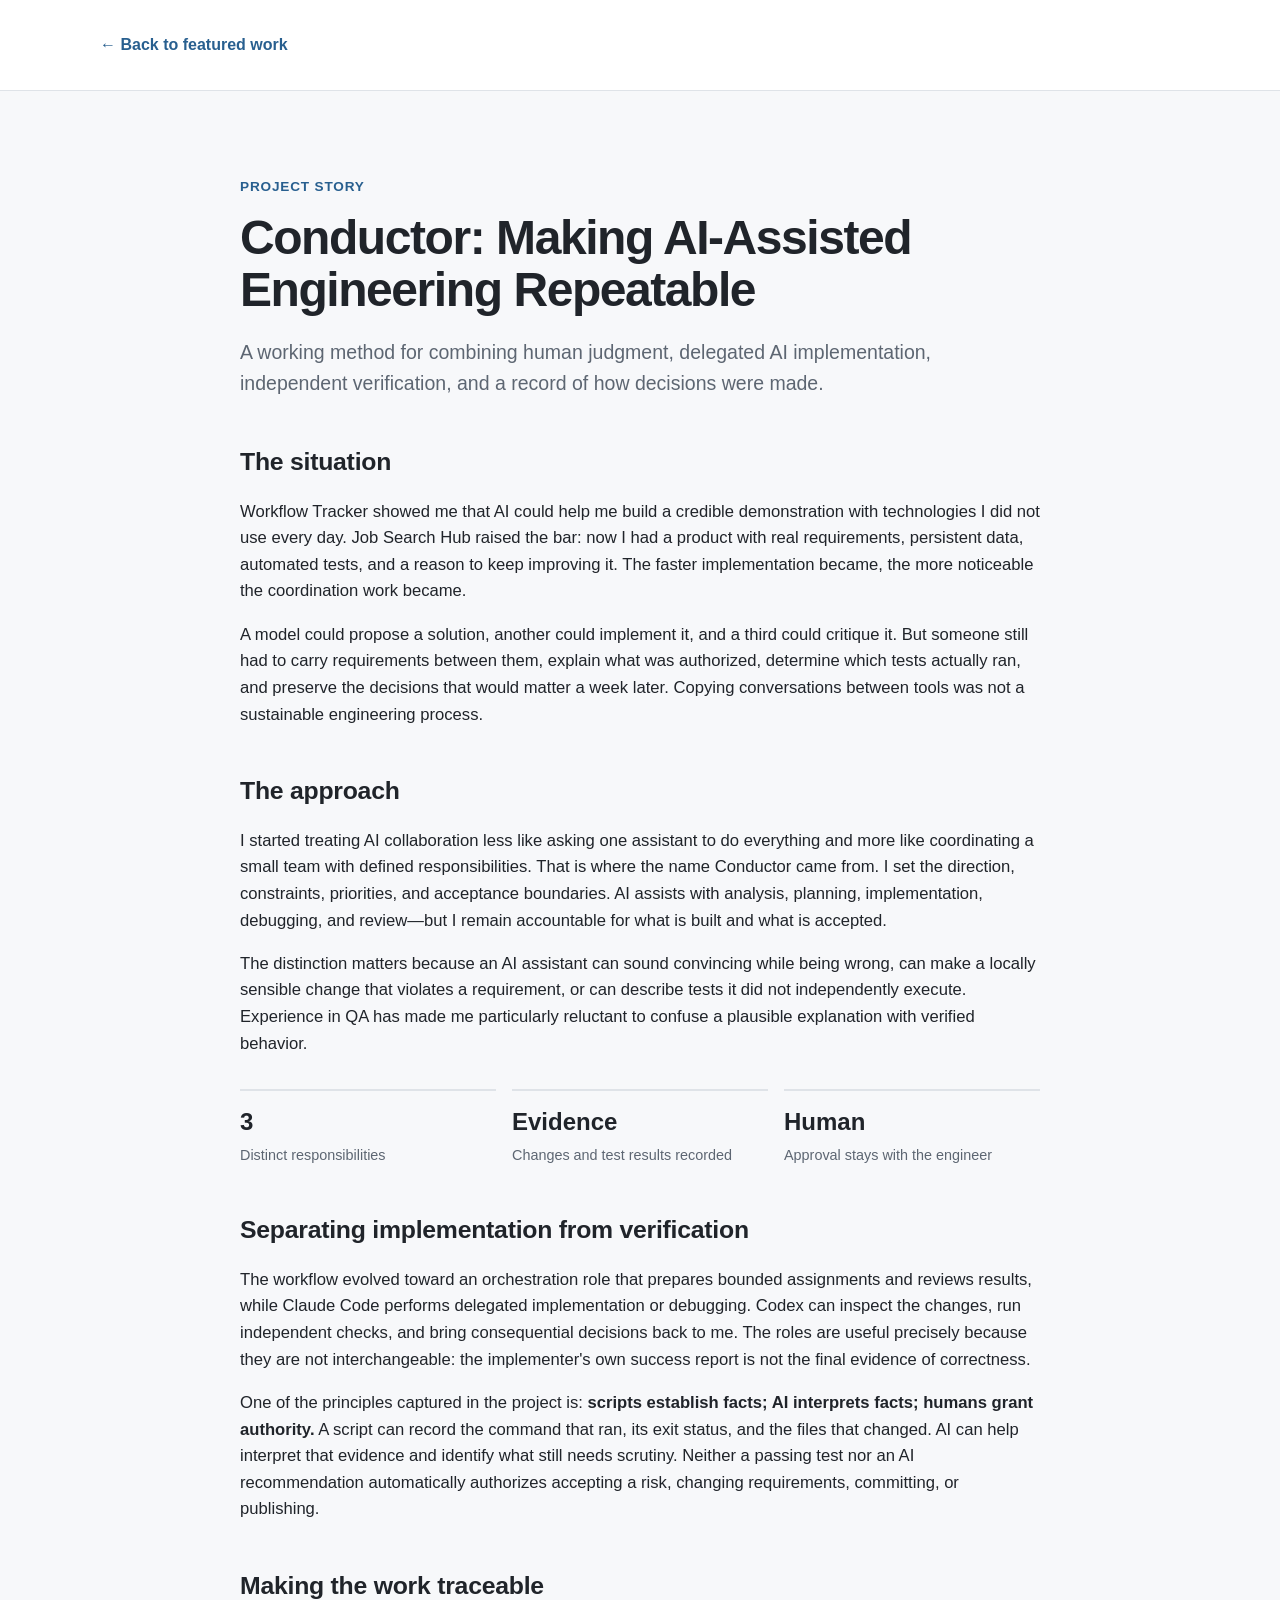
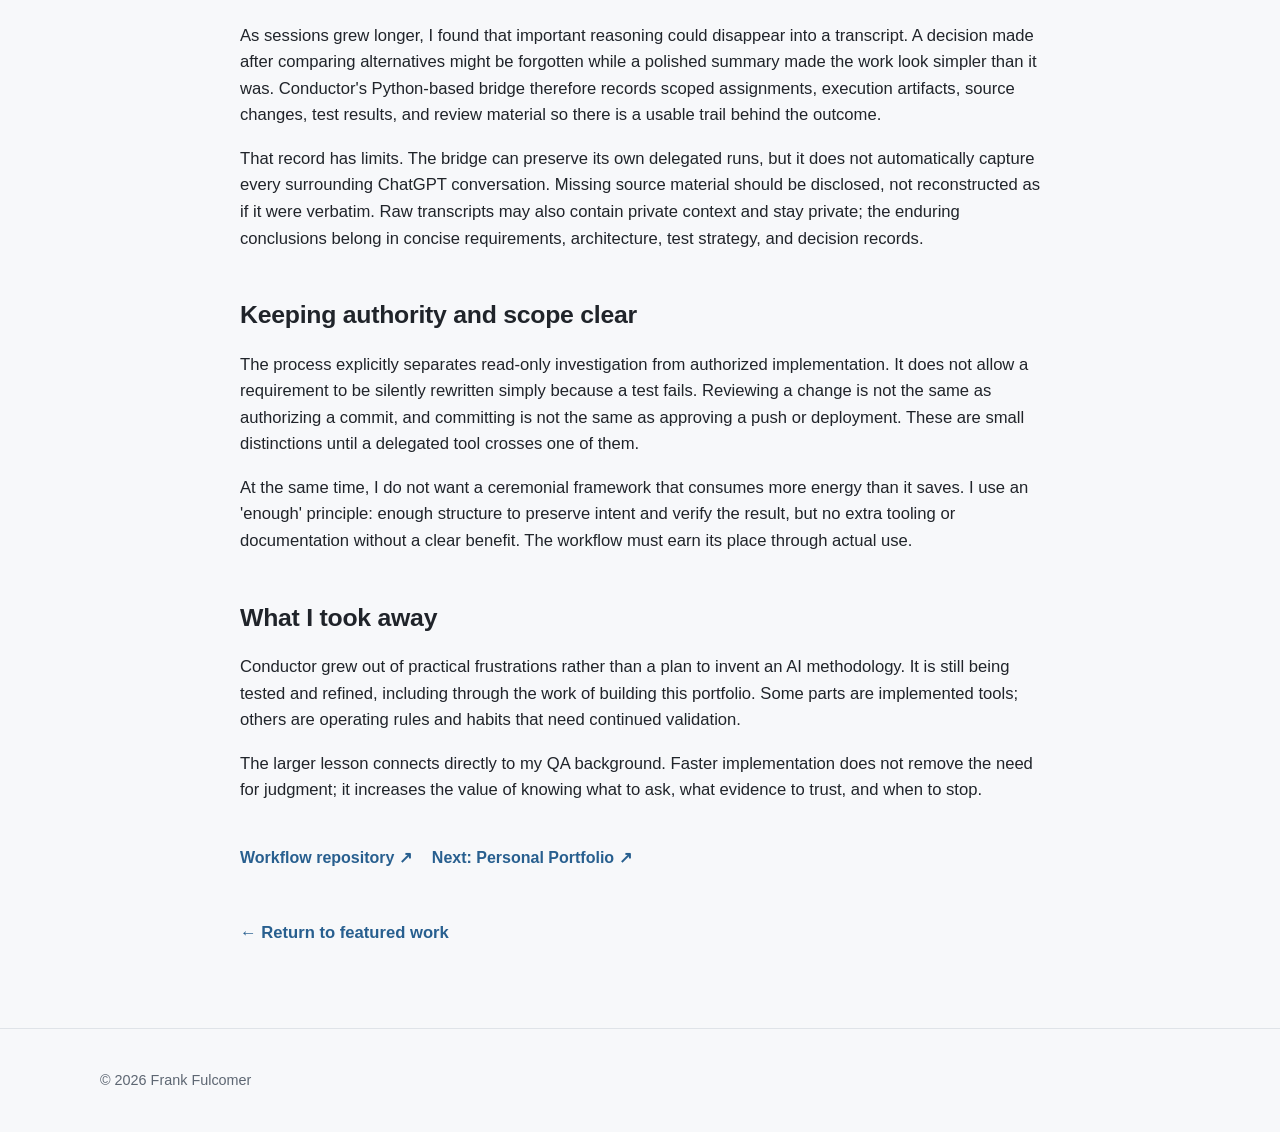
==== conductor.html @ 623f650b "Align conductor.html story arc with Workflow Tracker" ====
<!DOCTYPE html>
<html lang="en"><head><meta charset="UTF-8"><meta name="viewport" content="width=device-width, initial-scale=1"><title>Conductor: Making AI-Assisted Engineering Repeatable | Frank Fulcomer</title><meta name="description" content="A working method for combining human judgment, delegated AI implementation, independent verification, and a record of how decisions were made."><link rel="canonical" href="https://frankfulcomer.me/conductor.html"><link rel="icon" href="favicon.png" type="image/png"><link rel="stylesheet" href="styles.css"><style>.story{max-width:800px;margin:auto}.story h1{font-size:clamp(2rem,4vw,3rem)}.story h2{font-size:1.55rem;margin-top:2.7rem}.story p{font-size:1.04rem}.story .lede{font-size:1.22rem;color:var(--muted)}.story .eyebrow{color:var(--accent);font-weight:700;letter-spacing:.06em;text-transform:uppercase;font-size:.85rem}.story .links{display:flex;gap:1.25rem;flex-wrap:wrap;margin:2rem 0}.story .links a{min-height:44px;display:inline-flex;align-items:center}.story-facts{display:grid;grid-template-columns:repeat(3,minmax(0,1fr));gap:1rem;margin:2rem 0}.story-facts>div{border-top:2px solid var(--border);padding-top:.75rem}.story-facts strong{display:block;font-size:1.5rem}.story-facts span{color:var(--muted);font-size:.9rem}@media(max-width:600px){.story-facts{grid-template-columns:1fr}}
</style></head><body><a class="skip-link" href="#main">Skip to main content</a><header class="hero" style="padding:2rem 0"><div class="container"><a href="/#work">← Back to featured work</a></div></header><main id="main" class="section"><div class="container"><div class="story"><p class="eyebrow">Project story</p><h1>Conductor: Making AI-Assisted Engineering Repeatable</h1><p class="lede">A working method for combining human judgment, delegated AI implementation, independent verification, and a record of how decisions were made.</p><section><h2>The situation</h2><p>Workflow Tracker showed me that AI could help me build a credible demonstration with technologies I did not use every day. Job Search Hub raised the bar: now I had a product with real requirements, persistent data, automated tests, and a reason to keep improving it. The faster implementation became, the more noticeable the coordination work became.</p><p>A model could propose a solution, another could implement it, and a third could critique it. But someone still had to carry requirements between them, explain what was authorized, determine which tests actually ran, and preserve the decisions that would matter a week later. Copying conversations between tools was not a sustainable engineering process.</p></section>
<section><h2>The approach</h2><p>I started treating AI collaboration less like asking one assistant to do everything and more like coordinating a small team with defined responsibilities. That is where the name Conductor came from. I set the direction, constraints, priorities, and acceptance boundaries. AI assists with analysis, planning, implementation, debugging, and review—but I remain accountable for what is built and what is accepted.</p><p>The distinction matters because an AI assistant can sound convincing while being wrong, can make a locally sensible change that violates a requirement, or can describe tests it did not independently execute. Experience in QA has made me particularly reluctant to confuse a plausible explanation with verified behavior.</p></section><div class="story-facts" aria-label="Project highlights"><div><strong>3</strong><span>Distinct responsibilities</span></div><div><strong>Evidence</strong><span>Changes and test results recorded</span></div><div><strong>Human</strong><span>Approval stays with the engineer</span></div></div>
<section><h2>Separating implementation from verification</h2><p>The workflow evolved toward an orchestration role that prepares bounded assignments and reviews results, while Claude Code performs delegated implementation or debugging. Codex can inspect the changes, run independent checks, and bring consequential decisions back to me. The roles are useful precisely because they are not interchangeable: the implementer's own success report is not the final evidence of correctness.</p><p>One of the principles captured in the project is: <strong>scripts establish facts; AI interprets facts; humans grant authority.</strong> A script can record the command that ran, its exit status, and the files that changed. AI can help interpret that evidence and identify what still needs scrutiny. Neither a passing test nor an AI recommendation automatically authorizes accepting a risk, changing requirements, committing, or publishing.</p></section>
<section><h2>Making the work traceable</h2><p>As sessions grew longer, I found that important reasoning could disappear into a transcript. A decision made after comparing alternatives might be forgotten while a polished summary made the work look simpler than it was. Conductor's Python-based bridge therefore records scoped assignments, execution artifacts, source changes, test results, and review material so there is a usable trail behind the outcome.</p><p>That record has limits. The bridge can preserve its own delegated runs, but it does not automatically capture every surrounding ChatGPT conversation. Missing source material should be disclosed, not reconstructed as if it were verbatim. Raw transcripts may also contain private context and stay private; the enduring conclusions belong in concise requirements, architecture, test strategy, and decision records.</p></section>
<section><h2>Keeping authority and scope clear</h2><p>The process explicitly separates read-only investigation from authorized implementation. It does not allow a requirement to be silently rewritten simply because a test fails. Reviewing a change is not the same as authorizing a commit, and committing is not the same as approving a push or deployment. These are small distinctions until a delegated tool crosses one of them.</p><p>At the same time, I do not want a ceremonial framework that consumes more energy than it saves. I use an 'enough' principle: enough structure to preserve intent and verify the result, but no extra tooling or documentation without a clear benefit. The workflow must earn its place through actual use.</p></section>
<section><h2>What I took away</h2><p>Conductor grew out of practical frustrations rather than a plan to invent an AI methodology. It is still being tested and refined, including through the work of building this portfolio. Some parts are implemented tools; others are operating rules and habits that need continued validation.</p><p>The larger lesson connects directly to my QA background. Faster implementation does not remove the need for judgment; it increases the value of knowing what to ask, what evidence to trust, and when to stop.</p></section><nav class="links" aria-label="Project links"><a href="https://github.com/frankfulcomer/ai-conductor-workflow" target="_blank" rel="noopener noreferrer">Workflow repository ↗</a><a href="personal-portfolio.html">Next: Personal Portfolio ↗</a></nav><p class="back-to-top"><a href="/#work">← Return to featured work</a></p></div></div></main><footer><div class="container footer-inner"><p class="footer-note">© 2026 Frank Fulcomer</p></div></footer></body></html>
---- styles.css ----
:root {
    --background: #f7f8fa;
    --surface: #ffffff;
    --text: #20242a;
    --muted: #5d6672;
    --accent: #285f8f;
    --border: #dfe3e8;
    --max-width: 1080px;

    --dark-bg: #151a23;
    --dark-text: #eef1f5;
    --dark-muted: #9aa5b3;
    --dark-accent: #86b6e3;
    --dark-border: #2b3341;
}

* {
    box-sizing: border-box;
}

@media (prefers-reduced-motion: no-preference) {
    html {
        scroll-behavior: smooth;
    }
}

body {
    margin: 0;
    font-family:
        -apple-system,
        BlinkMacSystemFont,
        "Segoe UI",
        Roboto,
        Helvetica,
        Arial,
        sans-serif;
    line-height: 1.6;
    color: var(--text);
    background: var(--background);
}

.container {
    width: min(90%, var(--max-width));
    margin: 0 auto;
}

/* Skip link */

.skip-link {
    position: absolute;
    top: 0;
    left: -9999px;
    z-index: 100;
    padding: 0.75rem 1.25rem;
    background: var(--accent);
    color: #fff;
    font-weight: 600;
    border-radius: 0 0 8px 0;
}

.skip-link:focus {
    left: 0;
}

/* Focus visibility */

a:focus-visible,
.skip-link:focus-visible {
    outline: 2px solid var(--accent);
    outline-offset: 3px;
}

.section-dark a:focus-visible {
    outline-color: var(--dark-accent);
}

/* Hero */

.hero {
    padding: 5rem 0 4.5rem;
    background: var(--surface);
    border-bottom: 1px solid var(--border);
}

.hero-inner {
    display: flex;
    align-items: center;
    gap: 3rem;
}

.hero-photo {
    flex: none;
    width: clamp(120px, 16vw, 192px);
    height: clamp(120px, 16vw, 192px);
    border-radius: 50%;
    object-fit: cover;
    border: 1px solid var(--border);
    box-shadow: 0 1px 3px rgba(20, 24, 30, 0.08);
}

.hero-text {
    min-width: 0;
}

h1 {
    margin: 0;
    font-size: clamp(2.25rem, 5vw, 3.25rem);
    line-height: 1.1;
    letter-spacing: -0.03em;
}

.title {
    margin: 0.6rem 0 0;
    font-size: clamp(1.1rem, 2.4vw, 1.4rem);
    color: var(--accent);
    font-weight: 600;
}

.intro {
    max-width: 640px;
    margin: 1.25rem 0 1.75rem;
    font-size: 1.05rem;
    color: var(--muted);
}

/* Links */

a {
    color: var(--accent);
    font-weight: 600;
    text-decoration: none;
}

a:hover,
a:focus-visible {
    text-decoration: underline;
}

.profile-nav {
    display: flex;
    gap: 0.75rem;
    flex-wrap: wrap;
}

.profile-nav a {
    display: inline-block;
    min-height: 44px;
    padding: 0.55rem 1.15rem;
    background: var(--surface);
    color: var(--text);
    border: 1px solid var(--border);
    border-radius: 999px;
    font-size: 0.95rem;
    transition:
        border-color 0.15s ease,
        color 0.15s ease;
}

.profile-nav a:hover,
.profile-nav a:focus-visible {
    border-color: var(--accent);
    color: var(--accent);
    text-decoration: none;
}

/* Sections */

.section {
    padding: 4.5rem 0;
    scroll-margin-top: 2rem;
}

.section-dark {
    background: var(--dark-bg);
    color: var(--dark-text);
}

.section-dark h2,
.section-dark h3 {
    color: var(--dark-text);
}

.section-dark .section-lede,
.section-dark p {
    color: var(--dark-muted);
}

.section-dark a {
    color: var(--dark-accent);
}

h2 {
    margin: 0;
    font-size: clamp(1.6rem, 3vw, 2rem);
    letter-spacing: -0.01em;
}

.section-lede {
    margin: 0.75rem 0 2.5rem;
    color: var(--muted);
    font-size: 1.05rem;
}

/* Project & experience cards */

.project-grid,
.experience-grid {
    display: grid;
    grid-template-columns: repeat(auto-fit, minmax(min(100%, 280px), 1fr));
    gap: 1.5rem;
}

article {
    padding: 1.75rem;
    background: var(--surface);
    border: 1px solid var(--border);
    border-radius: 10px;
}

article h3 {
    margin: 0;
    font-size: 1.25rem;
}

.technology {
    margin: 0.4rem 0 1rem;
    color: var(--muted);
    font-size: 0.9rem;
    font-weight: 600;
}

article p {
    margin: 0 0 1rem;
}

.project-grid article > a {
    display: inline-block;
}

.experience-grid article p {
    margin-bottom: 0;
    color: var(--muted);
}

.section-dark article {
    background: var(--dark-bg);
    border-color: var(--dark-border);
}

.section-dark article p {
    color: var(--dark-muted);
}

/* How I Work principles */

.principles-grid {
    display: grid;
    grid-template-columns: repeat(3, minmax(0, 1fr));
    gap: 2rem;
    list-style: none;
    margin: 0;
    padding: 0;
}

.principles-grid li {
    border-top: 2px solid var(--border);
    padding-top: 1rem;
}

.principles-grid h3 {
    margin: 0 0 0.5rem;
    font-size: 1.1rem;
}

.principles-grid p {
    margin: 0;
    color: var(--muted);
}

/* Conductor process */

.process-steps {
    display: grid;
    grid-template-columns: repeat(4, minmax(0, 1fr));
    gap: 2rem;
    list-style: none;
    margin: 0 0 2.5rem;
    padding: 0;
}

.process-steps li {
    border-top: 2px solid var(--dark-border);
    padding-top: 1rem;
}

.step-index {
    display: block;
    font-size: 0.85rem;
    font-weight: 700;
    letter-spacing: 0.08em;
    color: var(--dark-accent);
    margin-bottom: 0.5rem;
}

.process-steps h3 {
    margin: 0 0 0.5rem;
    font-size: 1.1rem;
}

.process-steps p {
    margin: 0;
    font-size: 0.95rem;
}

.section-dark .process-note {
    margin: 0;
    font-size: 1rem;
    color: var(--dark-text);
}

.back-to-top {
    margin: 1.25rem 0 0;
    font-size: 0.9rem;
}

.back-to-top a {
    display: inline-block;
    min-height: 44px;
    padding: 0.5rem 0;
}

/* Footer */

footer {
    padding: 2.5rem 0;
    color: var(--muted);
    border-top: 1px solid var(--border);
}

.footer-inner {
    display: flex;
    flex-direction: column;
    gap: 1rem;
}

footer nav {
    display: flex;
    gap: 1.25rem;
    flex-wrap: wrap;
}

footer nav a {
    display: inline-flex;
    align-items: center;
    min-height: 44px;
}

.footer-note {
    margin: 0;
    font-size: 0.9rem;
}

.footer-contact-note {
    margin: 0;
    font-size: 0.85rem;
    color: var(--muted);
}

/* Responsive */

.experience-grid {
    grid-template-columns: repeat(6, minmax(0, 1fr));
}

.experience-grid > article {
    grid-column: span 2;
}

.experience-grid > article:nth-child(4) {
    grid-column: 2 / span 2;
}

.experience-grid > article:nth-child(5) {
    grid-column: 4 / span 2;
}

@media (max-width: 1100px) {
    .process-steps,
    .principles-grid {
        grid-template-columns: repeat(2, minmax(0, 1fr));
    }

    .experience-grid {
        grid-template-columns: repeat(4, minmax(0, 1fr));
    }

    .experience-grid > article:nth-child(4) {
        grid-column: auto / span 2;
    }

    .experience-grid > article:nth-child(5) {
        grid-column: 2 / span 2;
    }
}

@media (max-width: 600px) {
    .experience-grid,
    .process-steps,
    .principles-grid {
        grid-template-columns: minmax(0, 1fr);
    }

    .experience-grid > article,
    .experience-grid > article:nth-child(4),
    .experience-grid > article:nth-child(5) {
        grid-column: auto;
    }
}

@media (max-width: 680px) {
    .hero {
        padding: 3.5rem 0 3rem;
    }

    .hero-inner {
        flex-direction: column;
        text-align: center;
        gap: 1.75rem;
    }

    .intro {
        margin-left: auto;
        margin-right: auto;
    }

    .profile-nav {
        justify-content: center;
    }

    .section {
        padding: 3rem 0;
    }

    .section-lede {
        margin-left: auto;
        margin-right: auto;
    }

    article {
        padding: 1.25rem;
    }
}


/* Expandable featured-project stories */
.project-story-grid {
    grid-template-columns: repeat(2, minmax(0, 1fr));
    align-items: start;
}
.project-card {
    min-width: 0;
    background: var(--surface);
    border: 1px solid var(--border);
    border-radius: 10px;
    overflow: hidden;
}
.project-card[open] {
    grid-column: 1 / -1;
    border-color: #a8bfce;
}
.project-card summary {
    display: block;
    padding: 1.75rem;
    cursor: pointer;
    list-style: none;
}
.project-card summary::-webkit-details-marker { display: none; }
.project-card summary:focus-visible {
    outline: 3px solid var(--accent);
    outline-offset: -4px;
}
.project-card-heading {
    display: block;
    font-size: 1.25rem;
    font-weight: 700;
    line-height: 1.4;
}
.project-card .technology {
    display: block;
    margin: 0.4rem 0 1rem;
}
.project-summary { display: block; }
.project-toggle {
    display: inline-block;
    margin-top: 1rem;
    color: var(--accent);
    font-weight: 600;
}
.project-card .when-open { display: none; }
.project-card[open] .when-open { display: inline; }
.project-card[open] .when-closed { display: none; }
.project-story {
    border-top: 1px solid var(--border);
    padding: 0.5rem 1.75rem 1.75rem;
    max-width: 100%;
}
.project-story section { max-width: 75ch; }
.project-story h2 {
    margin: 1.8rem 0 0.5rem;
    font-size: 1.3rem;
}
.project-story p { margin: 0 0 1rem; }
.project-story-link { margin-top: 1.75rem !important; }
@media (max-width: 680px) {
    .project-story-grid { grid-template-columns: minmax(0, 1fr); }
    .project-card summary { padding: 1.25rem; }
    .project-story { padding: 0.25rem 1.25rem 1.25rem; }
}
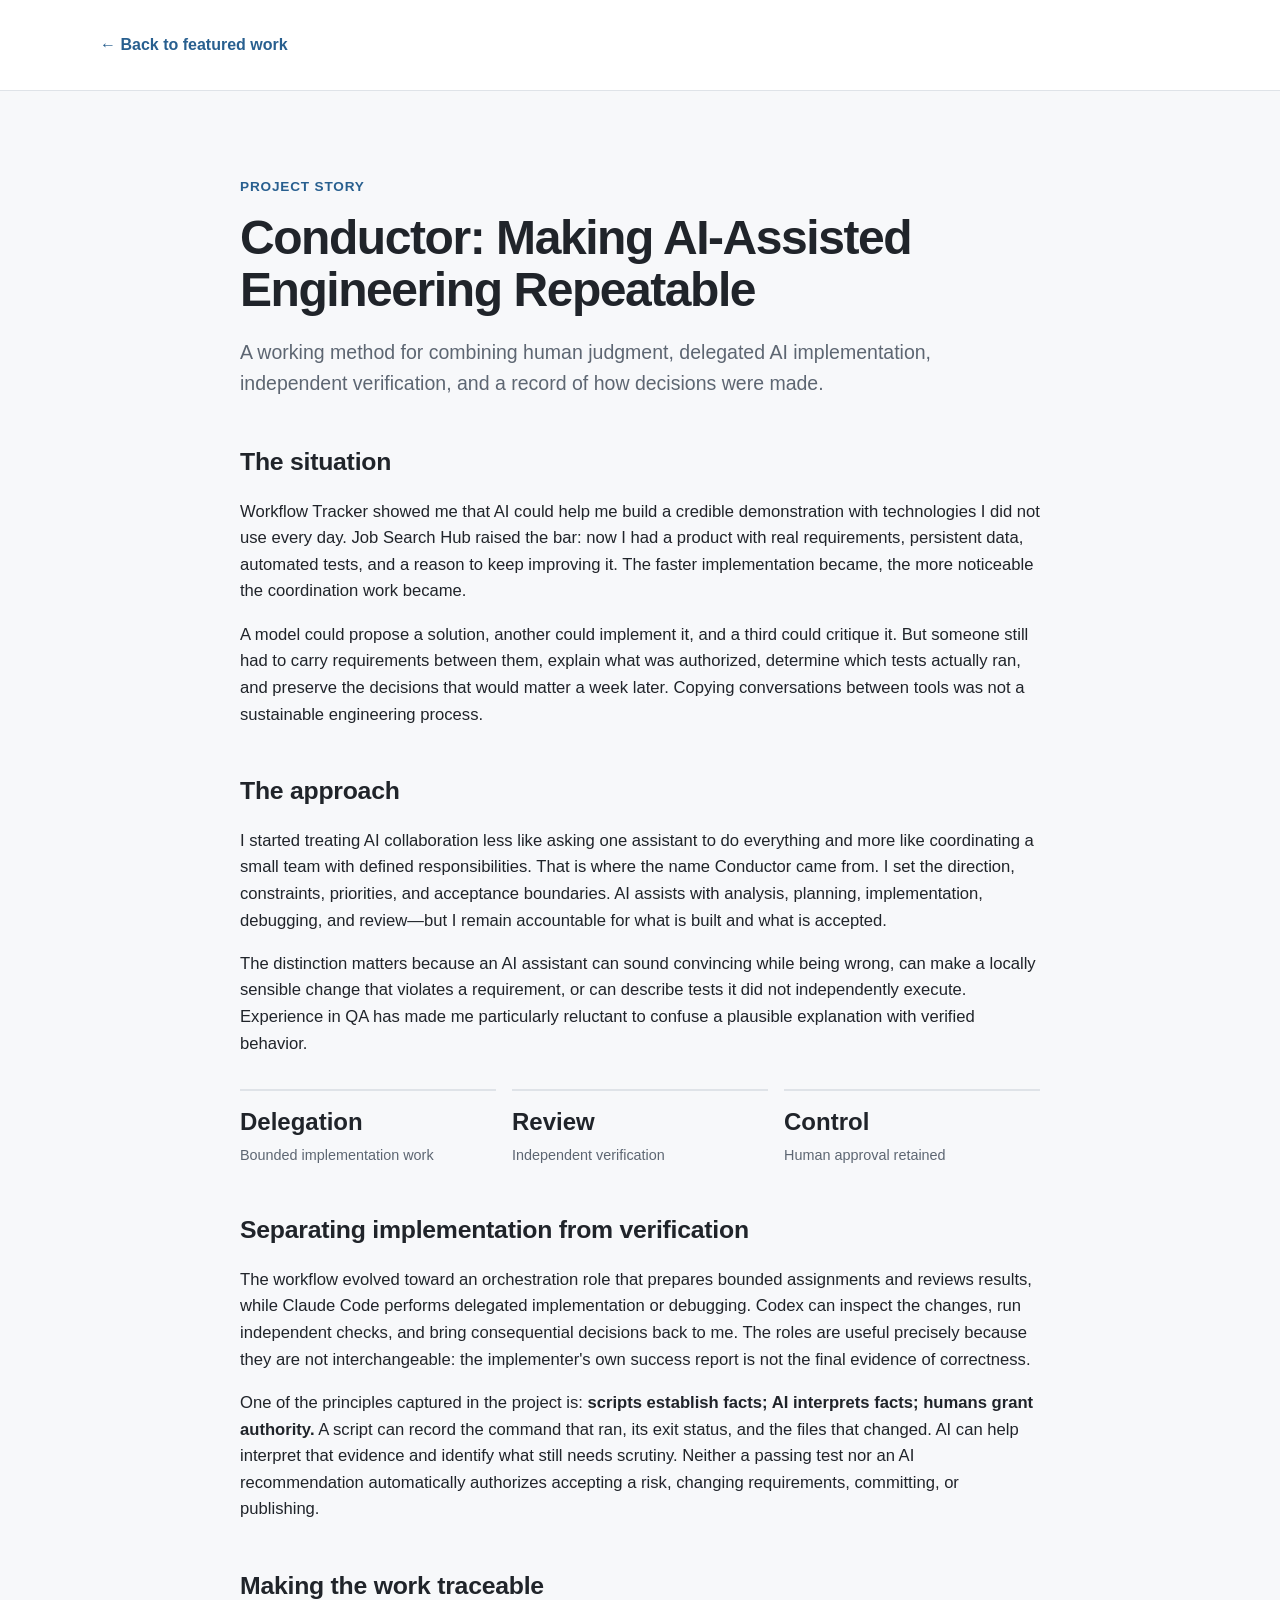
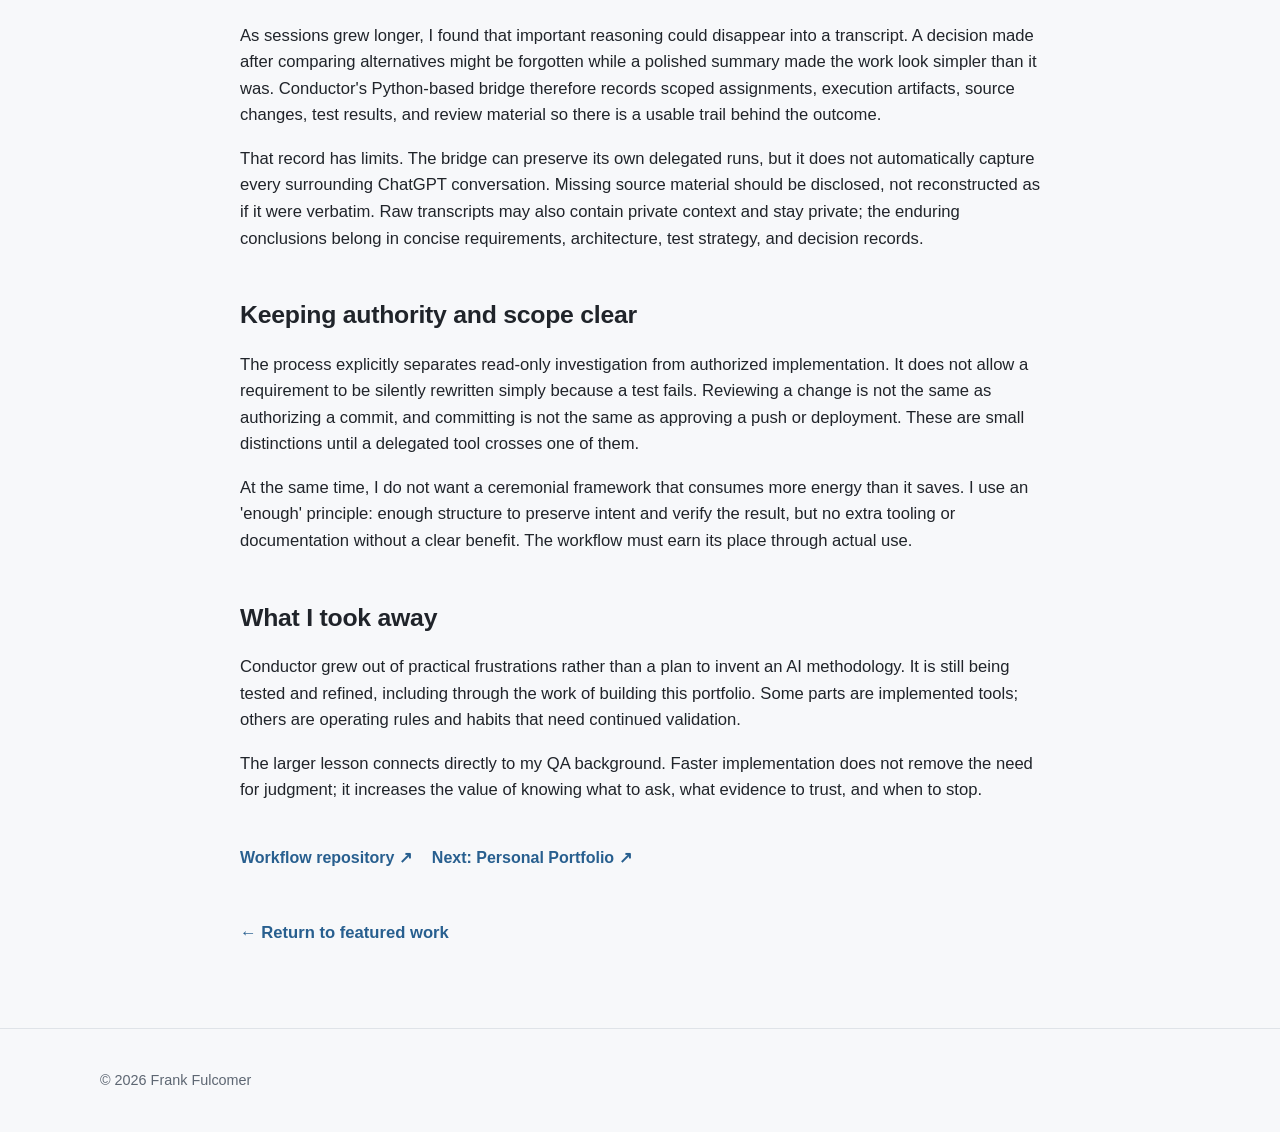
==== commit c29c70fb: "Use outcome-oriented evidence strip instead of forced metrics" ====
--- a/conductor.html
+++ b/conductor.html
@@ -1,7 +1,7 @@
 <!DOCTYPE html>
 <html lang="en"><head><meta charset="UTF-8"><meta name="viewport" content="width=device-width, initial-scale=1"><title>Conductor: Making AI-Assisted Engineering Repeatable | Frank Fulcomer</title><meta name="description" content="A working method for combining human judgment, delegated AI implementation, independent verification, and a record of how decisions were made."><link rel="canonical" href="https://frankfulcomer.me/conductor.html"><link rel="icon" href="favicon.png" type="image/png"><link rel="stylesheet" href="styles.css"><style>.story{max-width:800px;margin:auto}.story h1{font-size:clamp(2rem,4vw,3rem)}.story h2{font-size:1.55rem;margin-top:2.7rem}.story p{font-size:1.04rem}.story .lede{font-size:1.22rem;color:var(--muted)}.story .eyebrow{color:var(--accent);font-weight:700;letter-spacing:.06em;text-transform:uppercase;font-size:.85rem}.story .links{display:flex;gap:1.25rem;flex-wrap:wrap;margin:2rem 0}.story .links a{min-height:44px;display:inline-flex;align-items:center}.story-facts{display:grid;grid-template-columns:repeat(3,minmax(0,1fr));gap:1rem;margin:2rem 0}.story-facts>div{border-top:2px solid var(--border);padding-top:.75rem}.story-facts strong{display:block;font-size:1.5rem}.story-facts span{color:var(--muted);font-size:.9rem}@media(max-width:600px){.story-facts{grid-template-columns:1fr}}
 </style></head><body><a class="skip-link" href="#main">Skip to main content</a><header class="hero" style="padding:2rem 0"><div class="container"><a href="/#work">← Back to featured work</a></div></header><main id="main" class="section"><div class="container"><div class="story"><p class="eyebrow">Project story</p><h1>Conductor: Making AI-Assisted Engineering Repeatable</h1><p class="lede">A working method for combining human judgment, delegated AI implementation, independent verification, and a record of how decisions were made.</p><section><h2>The situation</h2><p>Workflow Tracker showed me that AI could help me build a credible demonstration with technologies I did not use every day. Job Search Hub raised the bar: now I had a product with real requirements, persistent data, automated tests, and a reason to keep improving it. The faster implementation became, the more noticeable the coordination work became.</p><p>A model could propose a solution, another could implement it, and a third could critique it. But someone still had to carry requirements between them, explain what was authorized, determine which tests actually ran, and preserve the decisions that would matter a week later. Copying conversations between tools was not a sustainable engineering process.</p></section>
-<section><h2>The approach</h2><p>I started treating AI collaboration less like asking one assistant to do everything and more like coordinating a small team with defined responsibilities. That is where the name Conductor came from. I set the direction, constraints, priorities, and acceptance boundaries. AI assists with analysis, planning, implementation, debugging, and review—but I remain accountable for what is built and what is accepted.</p><p>The distinction matters because an AI assistant can sound convincing while being wrong, can make a locally sensible change that violates a requirement, or can describe tests it did not independently execute. Experience in QA has made me particularly reluctant to confuse a plausible explanation with verified behavior.</p></section><div class="story-facts" aria-label="Project highlights"><div><strong>3</strong><span>Distinct responsibilities</span></div><div><strong>Evidence</strong><span>Changes and test results recorded</span></div><div><strong>Human</strong><span>Approval stays with the engineer</span></div></div>
+<section><h2>The approach</h2><p>I started treating AI collaboration less like asking one assistant to do everything and more like coordinating a small team with defined responsibilities. That is where the name Conductor came from. I set the direction, constraints, priorities, and acceptance boundaries. AI assists with analysis, planning, implementation, debugging, and review—but I remain accountable for what is built and what is accepted.</p><p>The distinction matters because an AI assistant can sound convincing while being wrong, can make a locally sensible change that violates a requirement, or can describe tests it did not independently execute. Experience in QA has made me particularly reluctant to confuse a plausible explanation with verified behavior.</p></section><div class="story-facts" aria-label="Project outcomes"><div><strong>Delegation</strong><span>Bounded implementation work</span></div><div><strong>Review</strong><span>Independent verification</span></div><div><strong>Control</strong><span>Human approval retained</span></div></div>
 <section><h2>Separating implementation from verification</h2><p>The workflow evolved toward an orchestration role that prepares bounded assignments and reviews results, while Claude Code performs delegated implementation or debugging. Codex can inspect the changes, run independent checks, and bring consequential decisions back to me. The roles are useful precisely because they are not interchangeable: the implementer's own success report is not the final evidence of correctness.</p><p>One of the principles captured in the project is: <strong>scripts establish facts; AI interprets facts; humans grant authority.</strong> A script can record the command that ran, its exit status, and the files that changed. AI can help interpret that evidence and identify what still needs scrutiny. Neither a passing test nor an AI recommendation automatically authorizes accepting a risk, changing requirements, committing, or publishing.</p></section>
 <section><h2>Making the work traceable</h2><p>As sessions grew longer, I found that important reasoning could disappear into a transcript. A decision made after comparing alternatives might be forgotten while a polished summary made the work look simpler than it was. Conductor's Python-based bridge therefore records scoped assignments, execution artifacts, source changes, test results, and review material so there is a usable trail behind the outcome.</p><p>That record has limits. The bridge can preserve its own delegated runs, but it does not automatically capture every surrounding ChatGPT conversation. Missing source material should be disclosed, not reconstructed as if it were verbatim. Raw transcripts may also contain private context and stay private; the enduring conclusions belong in concise requirements, architecture, test strategy, and decision records.</p></section>
 <section><h2>Keeping authority and scope clear</h2><p>The process explicitly separates read-only investigation from authorized implementation. It does not allow a requirement to be silently rewritten simply because a test fails. Reviewing a change is not the same as authorizing a commit, and committing is not the same as approving a push or deployment. These are small distinctions until a delegated tool crosses one of them.</p><p>At the same time, I do not want a ceremonial framework that consumes more energy than it saves. I use an 'enough' principle: enough structure to preserve intent and verify the result, but no extra tooling or documentation without a clear benefit. The workflow must earn its place through actual use.</p></section>
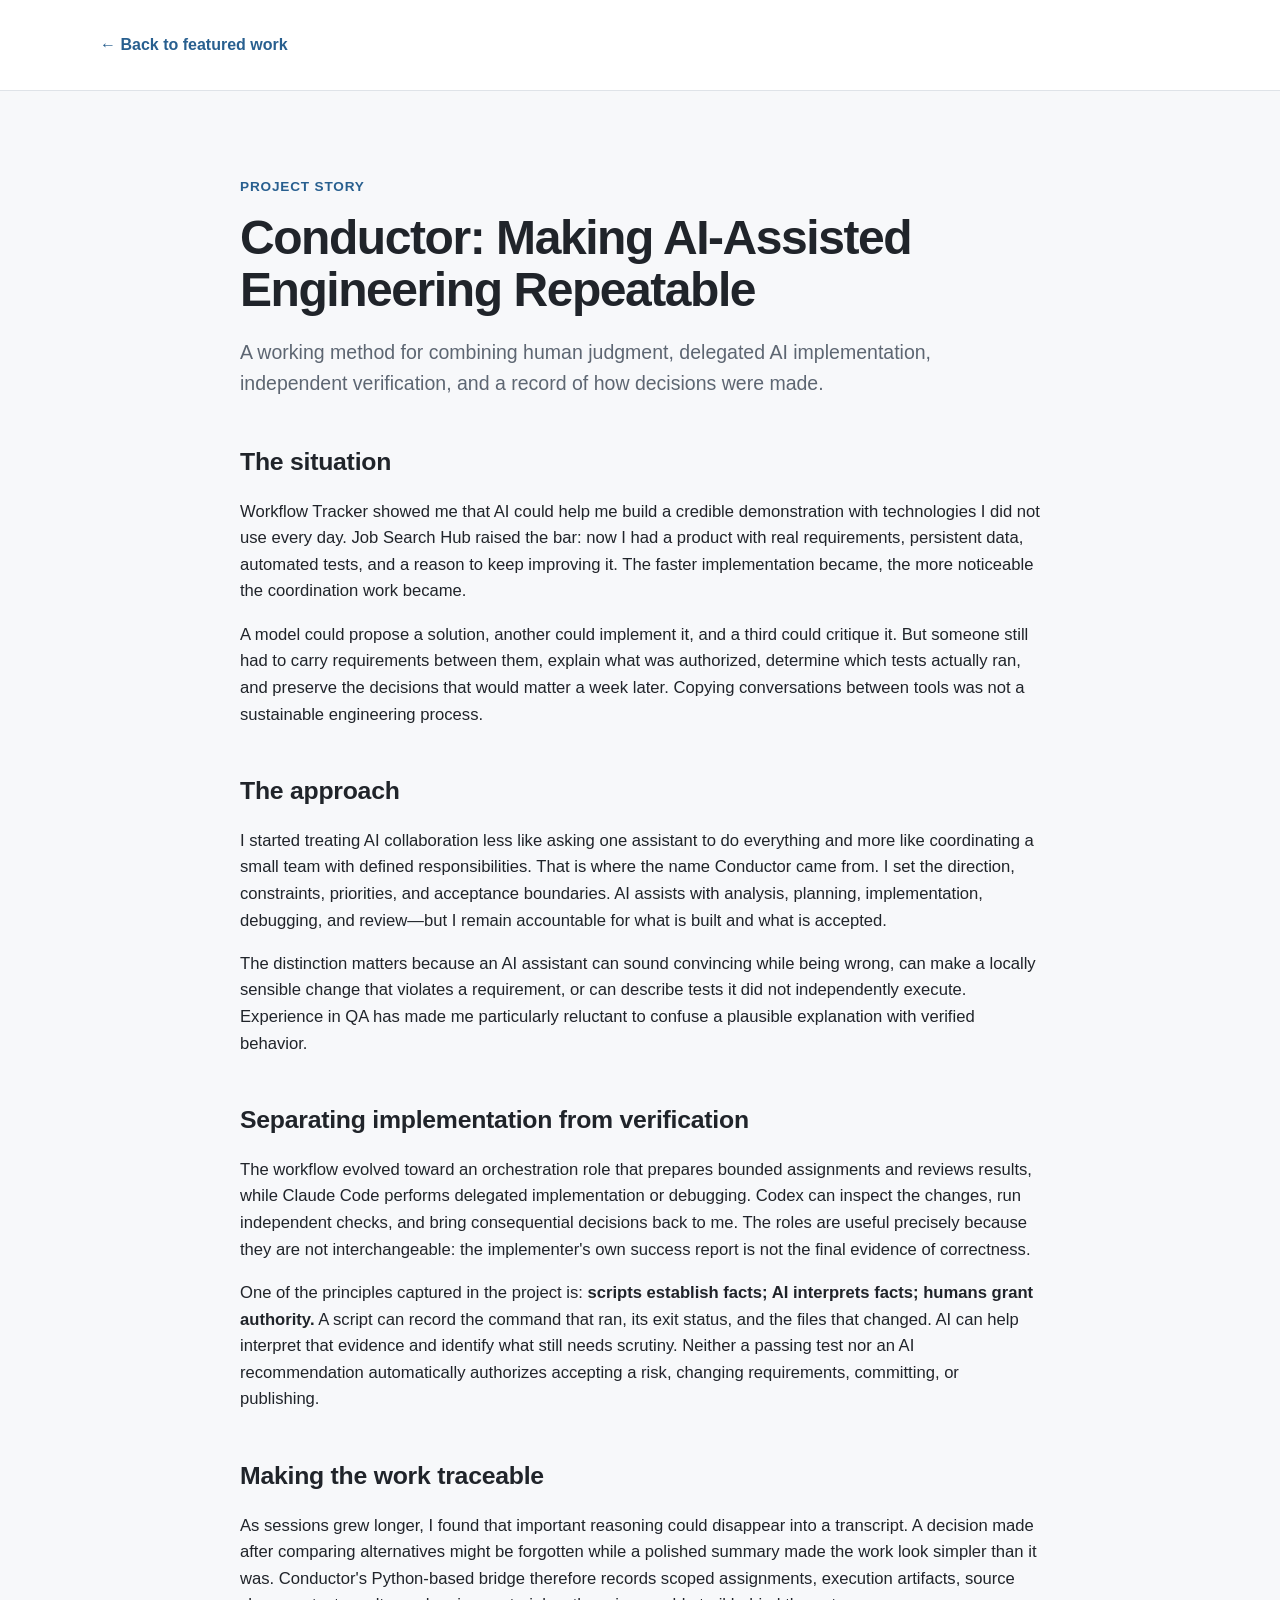
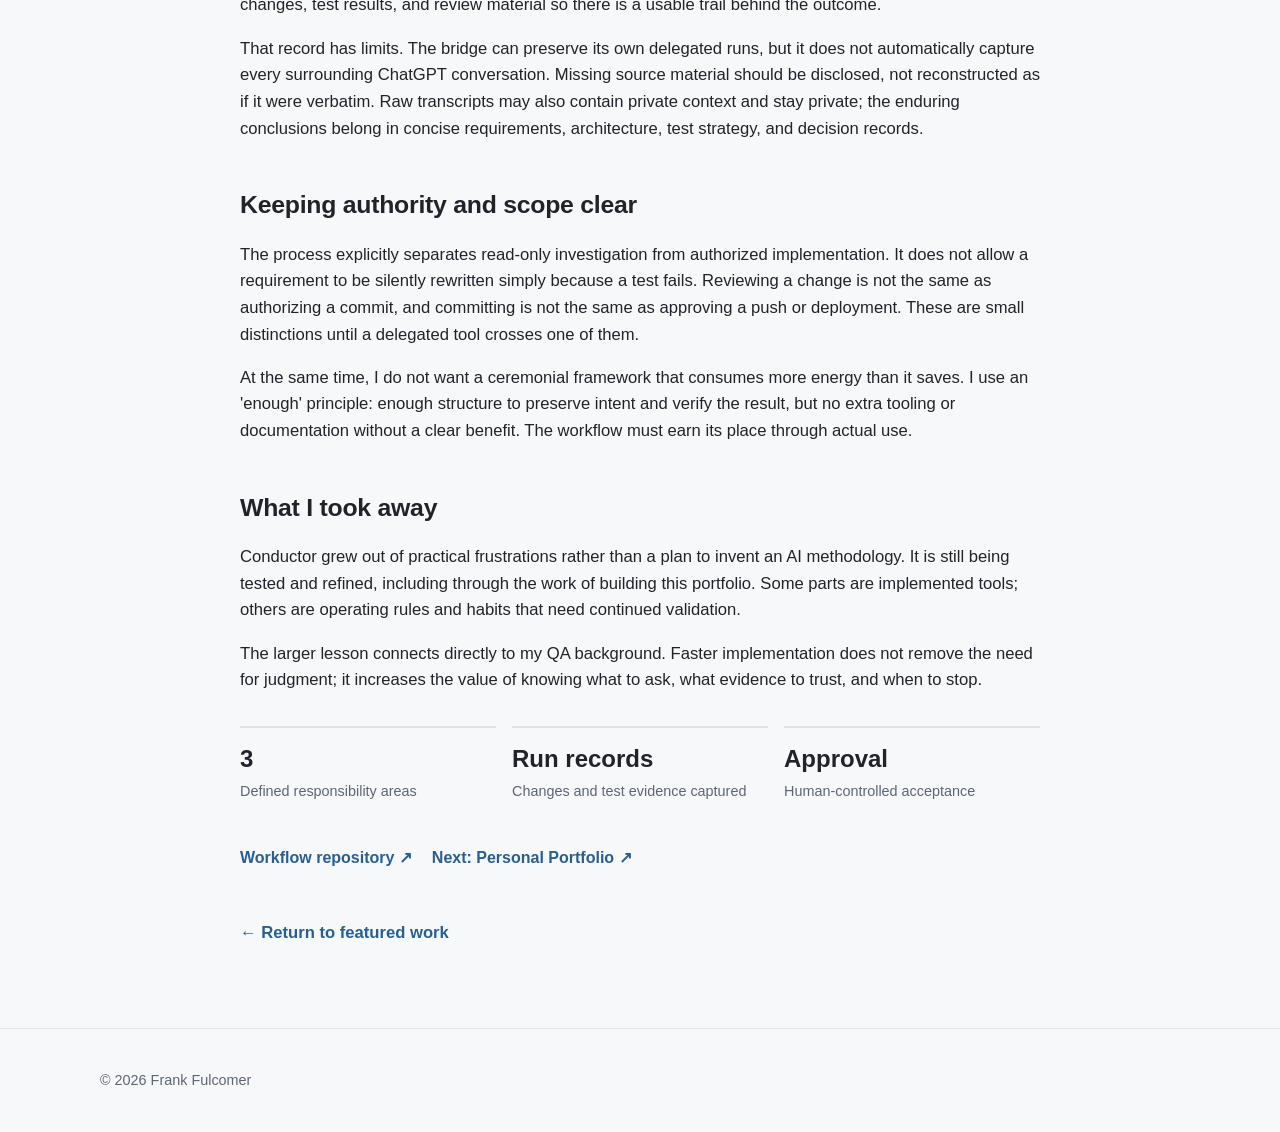
==== commit 4bfca5ff: "Place verifiable results after project reflection" ====
--- a/conductor.html
+++ b/conductor.html
@@ -1,8 +1,8 @@
 <!DOCTYPE html>
 <html lang="en"><head><meta charset="UTF-8"><meta name="viewport" content="width=device-width, initial-scale=1"><title>Conductor: Making AI-Assisted Engineering Repeatable | Frank Fulcomer</title><meta name="description" content="A working method for combining human judgment, delegated AI implementation, independent verification, and a record of how decisions were made."><link rel="canonical" href="https://frankfulcomer.me/conductor.html"><link rel="icon" href="favicon.png" type="image/png"><link rel="stylesheet" href="styles.css"><style>.story{max-width:800px;margin:auto}.story h1{font-size:clamp(2rem,4vw,3rem)}.story h2{font-size:1.55rem;margin-top:2.7rem}.story p{font-size:1.04rem}.story .lede{font-size:1.22rem;color:var(--muted)}.story .eyebrow{color:var(--accent);font-weight:700;letter-spacing:.06em;text-transform:uppercase;font-size:.85rem}.story .links{display:flex;gap:1.25rem;flex-wrap:wrap;margin:2rem 0}.story .links a{min-height:44px;display:inline-flex;align-items:center}.story-facts{display:grid;grid-template-columns:repeat(3,minmax(0,1fr));gap:1rem;margin:2rem 0}.story-facts>div{border-top:2px solid var(--border);padding-top:.75rem}.story-facts strong{display:block;font-size:1.5rem}.story-facts span{color:var(--muted);font-size:.9rem}@media(max-width:600px){.story-facts{grid-template-columns:1fr}}
 </style></head><body><a class="skip-link" href="#main">Skip to main content</a><header class="hero" style="padding:2rem 0"><div class="container"><a href="/#work">← Back to featured work</a></div></header><main id="main" class="section"><div class="container"><div class="story"><p class="eyebrow">Project story</p><h1>Conductor: Making AI-Assisted Engineering Repeatable</h1><p class="lede">A working method for combining human judgment, delegated AI implementation, independent verification, and a record of how decisions were made.</p><section><h2>The situation</h2><p>Workflow Tracker showed me that AI could help me build a credible demonstration with technologies I did not use every day. Job Search Hub raised the bar: now I had a product with real requirements, persistent data, automated tests, and a reason to keep improving it. The faster implementation became, the more noticeable the coordination work became.</p><p>A model could propose a solution, another could implement it, and a third could critique it. But someone still had to carry requirements between them, explain what was authorized, determine which tests actually ran, and preserve the decisions that would matter a week later. Copying conversations between tools was not a sustainable engineering process.</p></section>
-<section><h2>The approach</h2><p>I started treating AI collaboration less like asking one assistant to do everything and more like coordinating a small team with defined responsibilities. That is where the name Conductor came from. I set the direction, constraints, priorities, and acceptance boundaries. AI assists with analysis, planning, implementation, debugging, and review—but I remain accountable for what is built and what is accepted.</p><p>The distinction matters because an AI assistant can sound convincing while being wrong, can make a locally sensible change that violates a requirement, or can describe tests it did not independently execute. Experience in QA has made me particularly reluctant to confuse a plausible explanation with verified behavior.</p></section><div class="story-facts" aria-label="Project outcomes"><div><strong>Delegation</strong><span>Bounded implementation work</span></div><div><strong>Review</strong><span>Independent verification</span></div><div><strong>Control</strong><span>Human approval retained</span></div></div>
+<section><h2>The approach</h2><p>I started treating AI collaboration less like asking one assistant to do everything and more like coordinating a small team with defined responsibilities. That is where the name Conductor came from. I set the direction, constraints, priorities, and acceptance boundaries. AI assists with analysis, planning, implementation, debugging, and review—but I remain accountable for what is built and what is accepted.</p><p>The distinction matters because an AI assistant can sound convincing while being wrong, can make a locally sensible change that violates a requirement, or can describe tests it did not independently execute. Experience in QA has made me particularly reluctant to confuse a plausible explanation with verified behavior.</p></section>
 <section><h2>Separating implementation from verification</h2><p>The workflow evolved toward an orchestration role that prepares bounded assignments and reviews results, while Claude Code performs delegated implementation or debugging. Codex can inspect the changes, run independent checks, and bring consequential decisions back to me. The roles are useful precisely because they are not interchangeable: the implementer's own success report is not the final evidence of correctness.</p><p>One of the principles captured in the project is: <strong>scripts establish facts; AI interprets facts; humans grant authority.</strong> A script can record the command that ran, its exit status, and the files that changed. AI can help interpret that evidence and identify what still needs scrutiny. Neither a passing test nor an AI recommendation automatically authorizes accepting a risk, changing requirements, committing, or publishing.</p></section>
 <section><h2>Making the work traceable</h2><p>As sessions grew longer, I found that important reasoning could disappear into a transcript. A decision made after comparing alternatives might be forgotten while a polished summary made the work look simpler than it was. Conductor's Python-based bridge therefore records scoped assignments, execution artifacts, source changes, test results, and review material so there is a usable trail behind the outcome.</p><p>That record has limits. The bridge can preserve its own delegated runs, but it does not automatically capture every surrounding ChatGPT conversation. Missing source material should be disclosed, not reconstructed as if it were verbatim. Raw transcripts may also contain private context and stay private; the enduring conclusions belong in concise requirements, architecture, test strategy, and decision records.</p></section>
 <section><h2>Keeping authority and scope clear</h2><p>The process explicitly separates read-only investigation from authorized implementation. It does not allow a requirement to be silently rewritten simply because a test fails. Reviewing a change is not the same as authorizing a commit, and committing is not the same as approving a push or deployment. These are small distinctions until a delegated tool crosses one of them.</p><p>At the same time, I do not want a ceremonial framework that consumes more energy than it saves. I use an 'enough' principle: enough structure to preserve intent and verify the result, but no extra tooling or documentation without a clear benefit. The workflow must earn its place through actual use.</p></section>
-<section><h2>What I took away</h2><p>Conductor grew out of practical frustrations rather than a plan to invent an AI methodology. It is still being tested and refined, including through the work of building this portfolio. Some parts are implemented tools; others are operating rules and habits that need continued validation.</p><p>The larger lesson connects directly to my QA background. Faster implementation does not remove the need for judgment; it increases the value of knowing what to ask, what evidence to trust, and when to stop.</p></section><nav class="links" aria-label="Project links"><a href="https://github.com/frankfulcomer/ai-conductor-workflow" target="_blank" rel="noopener noreferrer">Workflow repository ↗</a><a href="personal-portfolio.html">Next: Personal Portfolio ↗</a></nav><p class="back-to-top"><a href="/#work">← Return to featured work</a></p></div></div></main><footer><div class="container footer-inner"><p class="footer-note">© 2026 Frank Fulcomer</p></div></footer></body></html>+<section><h2>What I took away</h2><p>Conductor grew out of practical frustrations rather than a plan to invent an AI methodology. It is still being tested and refined, including through the work of building this portfolio. Some parts are implemented tools; others are operating rules and habits that need continued validation.</p><p>The larger lesson connects directly to my QA background. Faster implementation does not remove the need for judgment; it increases the value of knowing what to ask, what evidence to trust, and when to stop.</p></section><div class="story-facts" aria-label="Project results"><div><strong>3</strong><span>Defined responsibility areas</span></div><div><strong>Run records</strong><span>Changes and test evidence captured</span></div><div><strong>Approval</strong><span>Human-controlled acceptance</span></div></div><nav class="links" aria-label="Project links"><a href="https://github.com/frankfulcomer/ai-conductor-workflow" target="_blank" rel="noopener noreferrer">Workflow repository ↗</a><a href="personal-portfolio.html">Next: Personal Portfolio ↗</a></nav><p class="back-to-top"><a href="/#work">← Return to featured work</a></p></div></div></main><footer><div class="container footer-inner"><p class="footer-note">© 2026 Frank Fulcomer</p></div></footer></body></html>
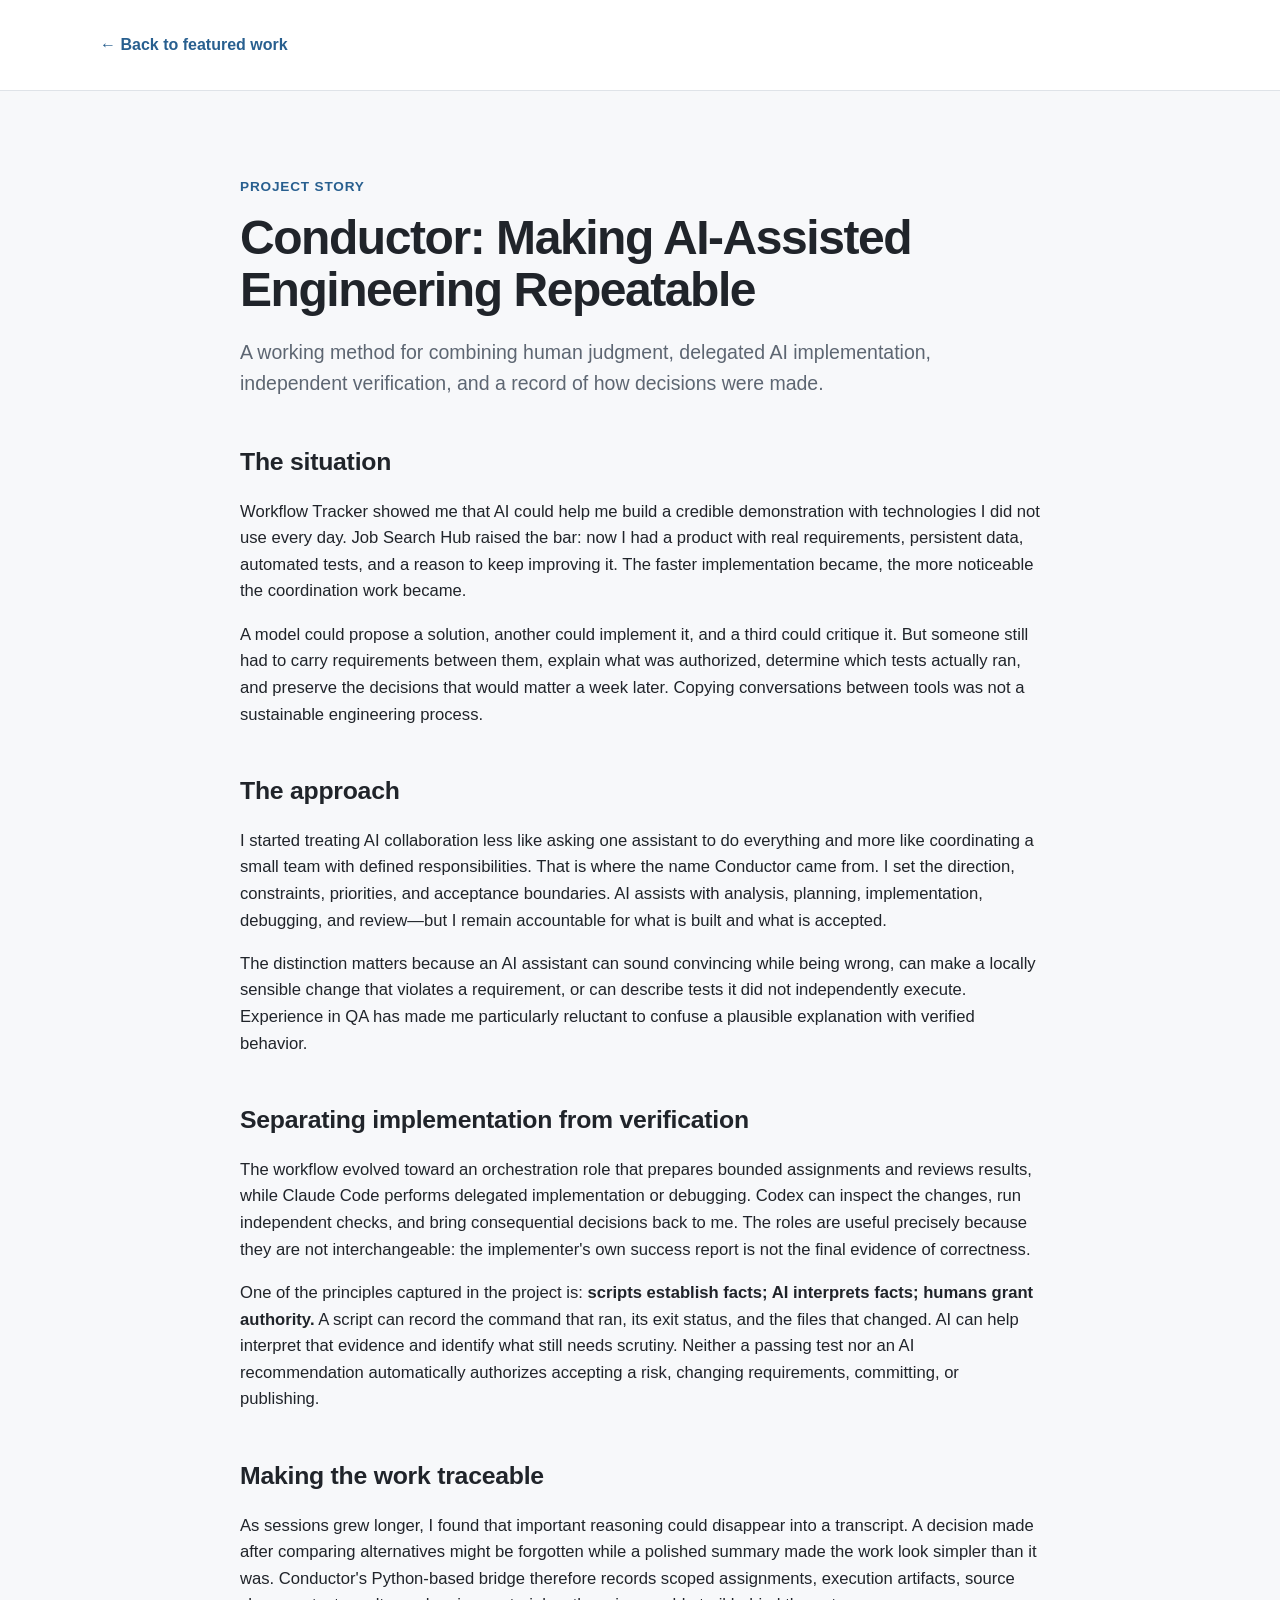
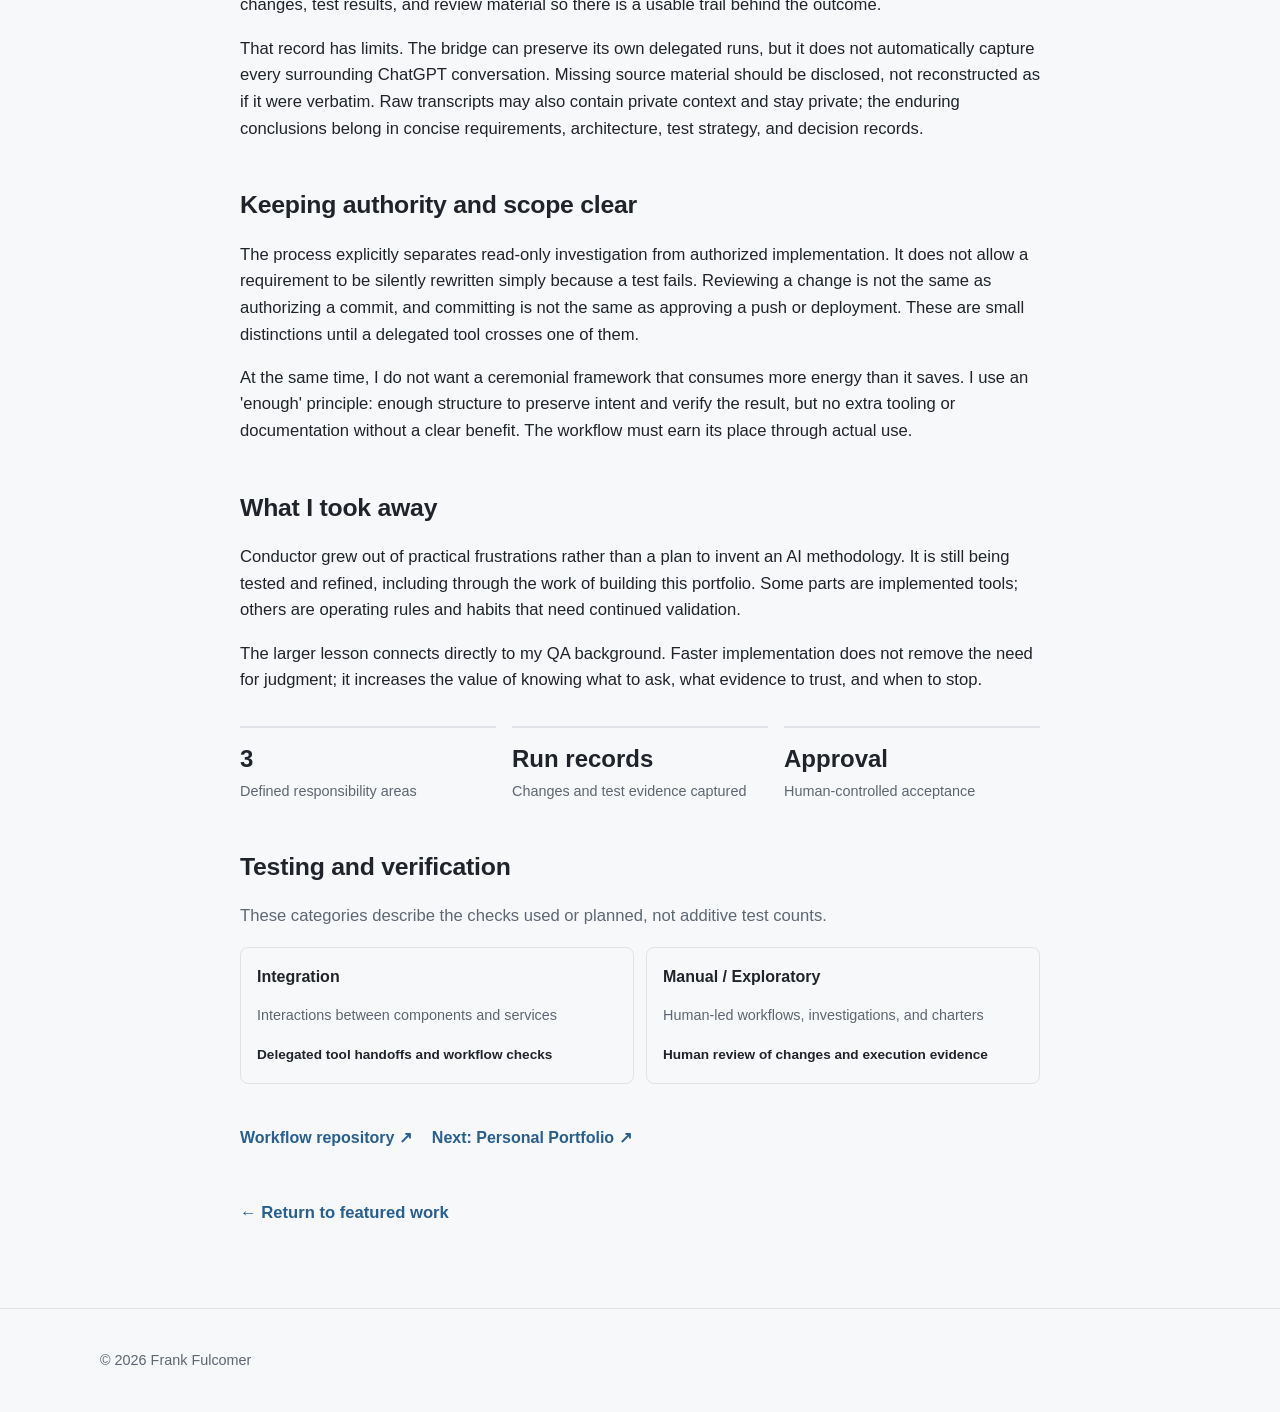
==== commit 7a4dbd6d: "Explain relevant verification categories and their purpose" ====
--- a/conductor.html
+++ b/conductor.html
@@ -1,8 +1,8 @@
 <!DOCTYPE html>
 <html lang="en"><head><meta charset="UTF-8"><meta name="viewport" content="width=device-width, initial-scale=1"><title>Conductor: Making AI-Assisted Engineering Repeatable | Frank Fulcomer</title><meta name="description" content="A working method for combining human judgment, delegated AI implementation, independent verification, and a record of how decisions were made."><link rel="canonical" href="https://frankfulcomer.me/conductor.html"><link rel="icon" href="favicon.png" type="image/png"><link rel="stylesheet" href="styles.css"><style>.story{max-width:800px;margin:auto}.story h1{font-size:clamp(2rem,4vw,3rem)}.story h2{font-size:1.55rem;margin-top:2.7rem}.story p{font-size:1.04rem}.story .lede{font-size:1.22rem;color:var(--muted)}.story .eyebrow{color:var(--accent);font-weight:700;letter-spacing:.06em;text-transform:uppercase;font-size:.85rem}.story .links{display:flex;gap:1.25rem;flex-wrap:wrap;margin:2rem 0}.story .links a{min-height:44px;display:inline-flex;align-items:center}.story-facts{display:grid;grid-template-columns:repeat(3,minmax(0,1fr));gap:1rem;margin:2rem 0}.story-facts>div{border-top:2px solid var(--border);padding-top:.75rem}.story-facts strong{display:block;font-size:1.5rem}.story-facts span{color:var(--muted);font-size:.9rem}@media(max-width:600px){.story-facts{grid-template-columns:1fr}}
-</style></head><body><a class="skip-link" href="#main">Skip to main content</a><header class="hero" style="padding:2rem 0"><div class="container"><a href="/#work">← Back to featured work</a></div></header><main id="main" class="section"><div class="container"><div class="story"><p class="eyebrow">Project story</p><h1>Conductor: Making AI-Assisted Engineering Repeatable</h1><p class="lede">A working method for combining human judgment, delegated AI implementation, independent verification, and a record of how decisions were made.</p><section><h2>The situation</h2><p>Workflow Tracker showed me that AI could help me build a credible demonstration with technologies I did not use every day. Job Search Hub raised the bar: now I had a product with real requirements, persistent data, automated tests, and a reason to keep improving it. The faster implementation became, the more noticeable the coordination work became.</p><p>A model could propose a solution, another could implement it, and a third could critique it. But someone still had to carry requirements between them, explain what was authorized, determine which tests actually ran, and preserve the decisions that would matter a week later. Copying conversations between tools was not a sustainable engineering process.</p></section>
+.test-breakdown{margin:2rem 0}.test-breakdown-grid{display:grid;grid-template-columns:repeat(2,minmax(0,1fr));gap:.75rem}.test-breakdown-item{border:1px solid var(--border);padding:1rem;border-radius:8px}.test-breakdown-item h3{margin:0;font-size:1rem}.test-breakdown-item p{font-size:.9rem;color:var(--muted)}.test-evidence{font-size:.85rem;font-weight:600}.test-note{color:var(--muted)}@media(max-width:650px){.test-breakdown-grid{grid-template-columns:1fr}}</style></head><body><a class="skip-link" href="#main">Skip to main content</a><header class="hero" style="padding:2rem 0"><div class="container"><a href="/#work">← Back to featured work</a></div></header><main id="main" class="section"><div class="container"><div class="story"><p class="eyebrow">Project story</p><h1>Conductor: Making AI-Assisted Engineering Repeatable</h1><p class="lede">A working method for combining human judgment, delegated AI implementation, independent verification, and a record of how decisions were made.</p><section><h2>The situation</h2><p>Workflow Tracker showed me that AI could help me build a credible demonstration with technologies I did not use every day. Job Search Hub raised the bar: now I had a product with real requirements, persistent data, automated tests, and a reason to keep improving it. The faster implementation became, the more noticeable the coordination work became.</p><p>A model could propose a solution, another could implement it, and a third could critique it. But someone still had to carry requirements between them, explain what was authorized, determine which tests actually ran, and preserve the decisions that would matter a week later. Copying conversations between tools was not a sustainable engineering process.</p></section>
 <section><h2>The approach</h2><p>I started treating AI collaboration less like asking one assistant to do everything and more like coordinating a small team with defined responsibilities. That is where the name Conductor came from. I set the direction, constraints, priorities, and acceptance boundaries. AI assists with analysis, planning, implementation, debugging, and review—but I remain accountable for what is built and what is accepted.</p><p>The distinction matters because an AI assistant can sound convincing while being wrong, can make a locally sensible change that violates a requirement, or can describe tests it did not independently execute. Experience in QA has made me particularly reluctant to confuse a plausible explanation with verified behavior.</p></section>
 <section><h2>Separating implementation from verification</h2><p>The workflow evolved toward an orchestration role that prepares bounded assignments and reviews results, while Claude Code performs delegated implementation or debugging. Codex can inspect the changes, run independent checks, and bring consequential decisions back to me. The roles are useful precisely because they are not interchangeable: the implementer's own success report is not the final evidence of correctness.</p><p>One of the principles captured in the project is: <strong>scripts establish facts; AI interprets facts; humans grant authority.</strong> A script can record the command that ran, its exit status, and the files that changed. AI can help interpret that evidence and identify what still needs scrutiny. Neither a passing test nor an AI recommendation automatically authorizes accepting a risk, changing requirements, committing, or publishing.</p></section>
 <section><h2>Making the work traceable</h2><p>As sessions grew longer, I found that important reasoning could disappear into a transcript. A decision made after comparing alternatives might be forgotten while a polished summary made the work look simpler than it was. Conductor's Python-based bridge therefore records scoped assignments, execution artifacts, source changes, test results, and review material so there is a usable trail behind the outcome.</p><p>That record has limits. The bridge can preserve its own delegated runs, but it does not automatically capture every surrounding ChatGPT conversation. Missing source material should be disclosed, not reconstructed as if it were verbatim. Raw transcripts may also contain private context and stay private; the enduring conclusions belong in concise requirements, architecture, test strategy, and decision records.</p></section>
 <section><h2>Keeping authority and scope clear</h2><p>The process explicitly separates read-only investigation from authorized implementation. It does not allow a requirement to be silently rewritten simply because a test fails. Reviewing a change is not the same as authorizing a commit, and committing is not the same as approving a push or deployment. These are small distinctions until a delegated tool crosses one of them.</p><p>At the same time, I do not want a ceremonial framework that consumes more energy than it saves. I use an 'enough' principle: enough structure to preserve intent and verify the result, but no extra tooling or documentation without a clear benefit. The workflow must earn its place through actual use.</p></section>
-<section><h2>What I took away</h2><p>Conductor grew out of practical frustrations rather than a plan to invent an AI methodology. It is still being tested and refined, including through the work of building this portfolio. Some parts are implemented tools; others are operating rules and habits that need continued validation.</p><p>The larger lesson connects directly to my QA background. Faster implementation does not remove the need for judgment; it increases the value of knowing what to ask, what evidence to trust, and when to stop.</p></section><div class="story-facts" aria-label="Project results"><div><strong>3</strong><span>Defined responsibility areas</span></div><div><strong>Run records</strong><span>Changes and test evidence captured</span></div><div><strong>Approval</strong><span>Human-controlled acceptance</span></div></div><nav class="links" aria-label="Project links"><a href="https://github.com/frankfulcomer/ai-conductor-workflow" target="_blank" rel="noopener noreferrer">Workflow repository ↗</a><a href="personal-portfolio.html">Next: Personal Portfolio ↗</a></nav><p class="back-to-top"><a href="/#work">← Return to featured work</a></p></div></div></main><footer><div class="container footer-inner"><p class="footer-note">© 2026 Frank Fulcomer</p></div></footer></body></html>+<section><h2>What I took away</h2><p>Conductor grew out of practical frustrations rather than a plan to invent an AI methodology. It is still being tested and refined, including through the work of building this portfolio. Some parts are implemented tools; others are operating rules and habits that need continued validation.</p><p>The larger lesson connects directly to my QA background. Faster implementation does not remove the need for judgment; it increases the value of knowing what to ask, what evidence to trust, and when to stop.</p></section><div class="story-facts" aria-label="Project results"><div><strong>3</strong><span>Defined responsibility areas</span></div><div><strong>Run records</strong><span>Changes and test evidence captured</span></div><div><strong>Approval</strong><span>Human-controlled acceptance</span></div></div><section class="test-breakdown"><h2>Testing and verification</h2><p class="test-note">These categories describe the checks used or planned, not additive test counts.</p><div class="test-breakdown-grid"><div class="test-breakdown-item"><h3>Integration</h3><p>Interactions between components and services</p><span class="test-evidence">Delegated tool handoffs and workflow checks</span></div><div class="test-breakdown-item"><h3>Manual / Exploratory</h3><p>Human-led workflows, investigations, and charters</p><span class="test-evidence">Human review of changes and execution evidence</span></div></div></section><nav class="links" aria-label="Project links"><a href="https://github.com/frankfulcomer/ai-conductor-workflow" target="_blank" rel="noopener noreferrer">Workflow repository ↗</a><a href="personal-portfolio.html">Next: Personal Portfolio ↗</a></nav><p class="back-to-top"><a href="/#work">← Return to featured work</a></p></div></div></main><footer><div class="container footer-inner"><p class="footer-note">© 2026 Frank Fulcomer</p></div></footer></body></html>
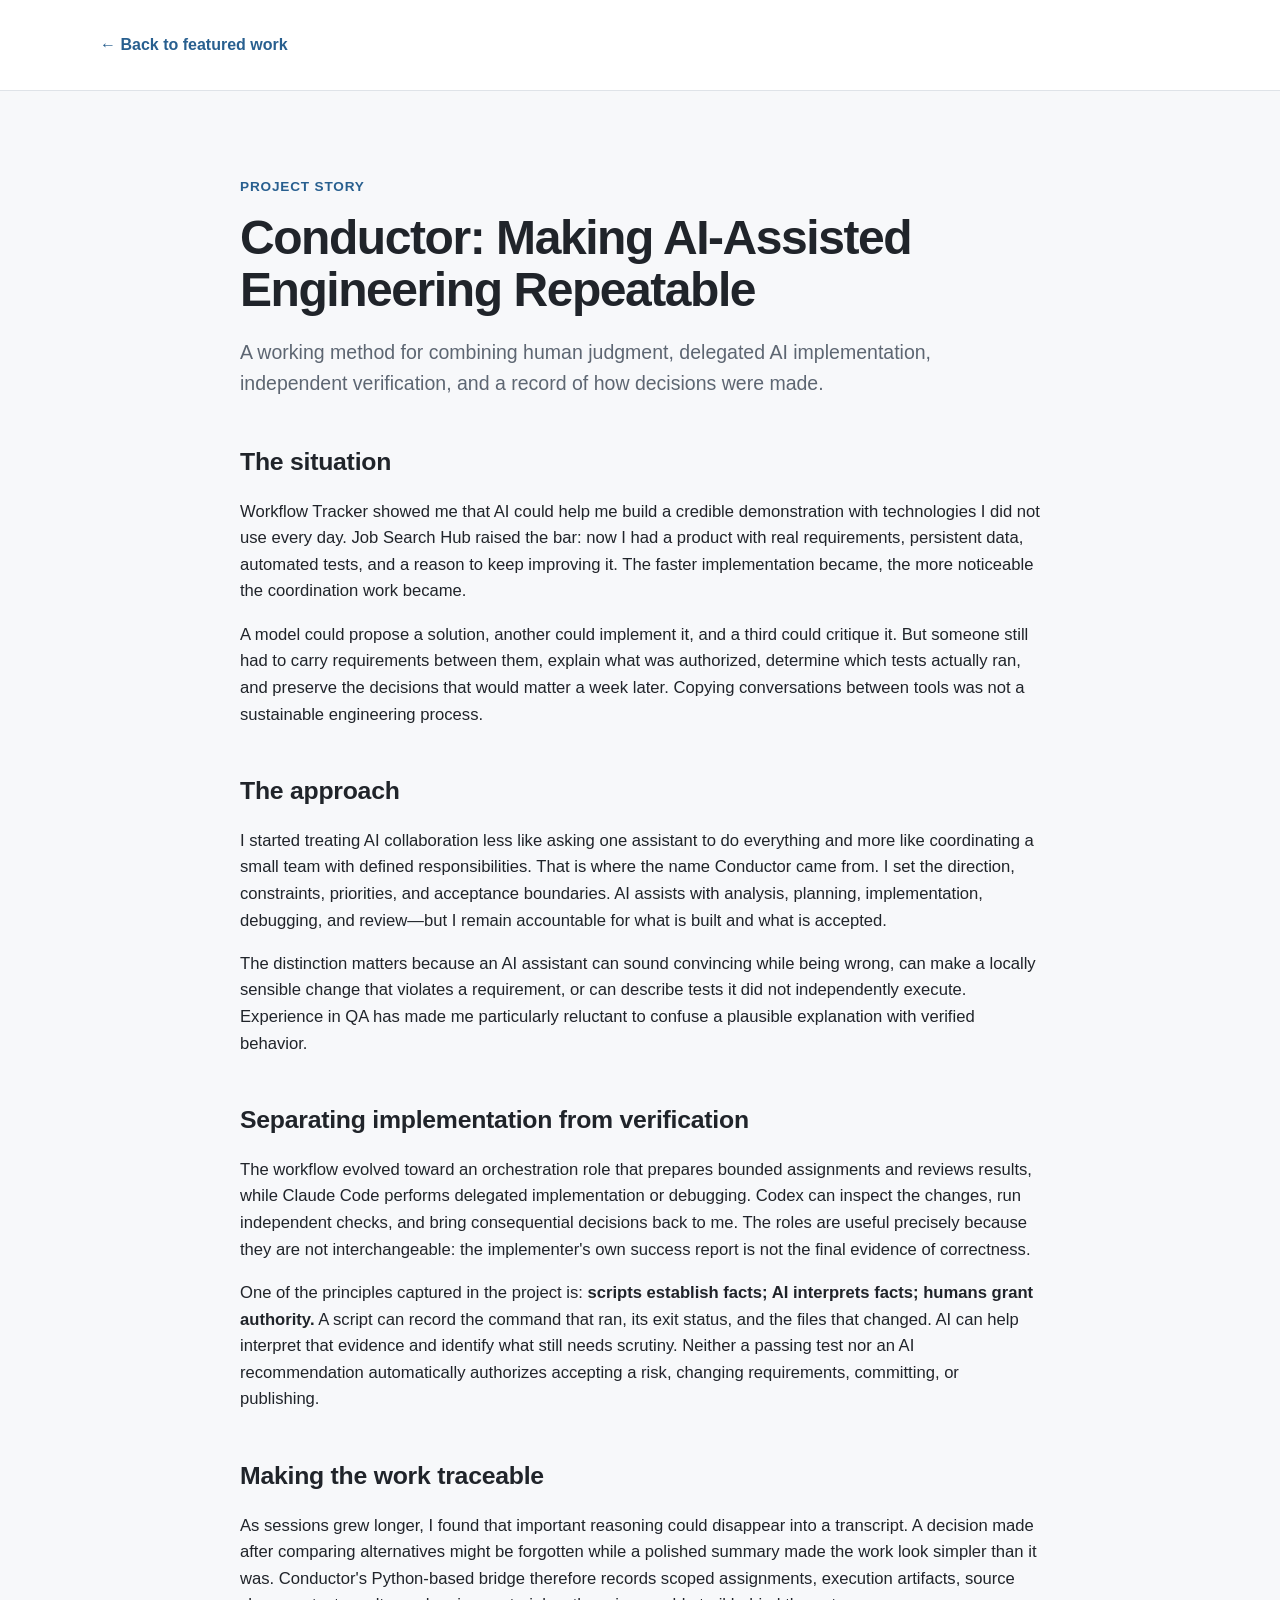
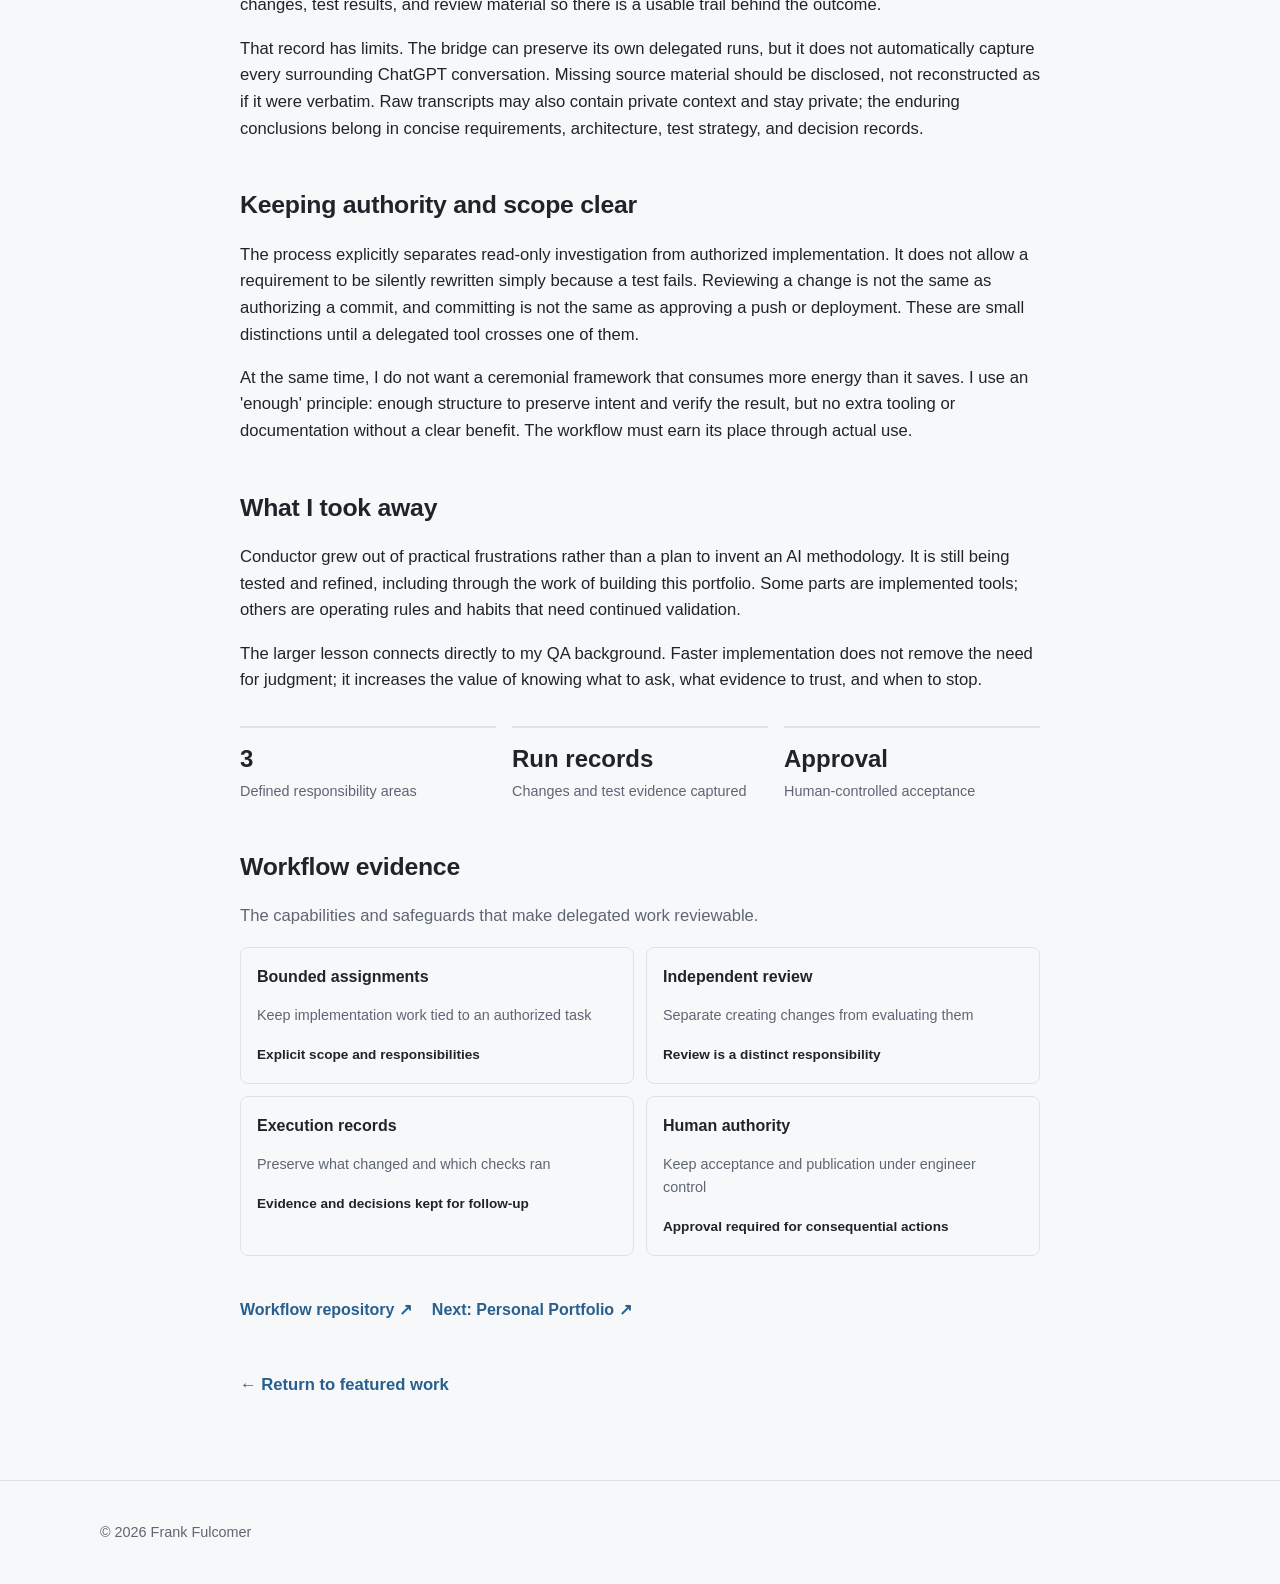
==== commit 645ef533: "Tailor closing evidence to the project's actual purpose" ====
--- a/conductor.html
+++ b/conductor.html
@@ -5,4 +5,4 @@
 <section><h2>Separating implementation from verification</h2><p>The workflow evolved toward an orchestration role that prepares bounded assignments and reviews results, while Claude Code performs delegated implementation or debugging. Codex can inspect the changes, run independent checks, and bring consequential decisions back to me. The roles are useful precisely because they are not interchangeable: the implementer's own success report is not the final evidence of correctness.</p><p>One of the principles captured in the project is: <strong>scripts establish facts; AI interprets facts; humans grant authority.</strong> A script can record the command that ran, its exit status, and the files that changed. AI can help interpret that evidence and identify what still needs scrutiny. Neither a passing test nor an AI recommendation automatically authorizes accepting a risk, changing requirements, committing, or publishing.</p></section>
 <section><h2>Making the work traceable</h2><p>As sessions grew longer, I found that important reasoning could disappear into a transcript. A decision made after comparing alternatives might be forgotten while a polished summary made the work look simpler than it was. Conductor's Python-based bridge therefore records scoped assignments, execution artifacts, source changes, test results, and review material so there is a usable trail behind the outcome.</p><p>That record has limits. The bridge can preserve its own delegated runs, but it does not automatically capture every surrounding ChatGPT conversation. Missing source material should be disclosed, not reconstructed as if it were verbatim. Raw transcripts may also contain private context and stay private; the enduring conclusions belong in concise requirements, architecture, test strategy, and decision records.</p></section>
 <section><h2>Keeping authority and scope clear</h2><p>The process explicitly separates read-only investigation from authorized implementation. It does not allow a requirement to be silently rewritten simply because a test fails. Reviewing a change is not the same as authorizing a commit, and committing is not the same as approving a push or deployment. These are small distinctions until a delegated tool crosses one of them.</p><p>At the same time, I do not want a ceremonial framework that consumes more energy than it saves. I use an 'enough' principle: enough structure to preserve intent and verify the result, but no extra tooling or documentation without a clear benefit. The workflow must earn its place through actual use.</p></section>
-<section><h2>What I took away</h2><p>Conductor grew out of practical frustrations rather than a plan to invent an AI methodology. It is still being tested and refined, including through the work of building this portfolio. Some parts are implemented tools; others are operating rules and habits that need continued validation.</p><p>The larger lesson connects directly to my QA background. Faster implementation does not remove the need for judgment; it increases the value of knowing what to ask, what evidence to trust, and when to stop.</p></section><div class="story-facts" aria-label="Project results"><div><strong>3</strong><span>Defined responsibility areas</span></div><div><strong>Run records</strong><span>Changes and test evidence captured</span></div><div><strong>Approval</strong><span>Human-controlled acceptance</span></div></div><section class="test-breakdown"><h2>Testing and verification</h2><p class="test-note">These categories describe the checks used or planned, not additive test counts.</p><div class="test-breakdown-grid"><div class="test-breakdown-item"><h3>Integration</h3><p>Interactions between components and services</p><span class="test-evidence">Delegated tool handoffs and workflow checks</span></div><div class="test-breakdown-item"><h3>Manual / Exploratory</h3><p>Human-led workflows, investigations, and charters</p><span class="test-evidence">Human review of changes and execution evidence</span></div></div></section><nav class="links" aria-label="Project links"><a href="https://github.com/frankfulcomer/ai-conductor-workflow" target="_blank" rel="noopener noreferrer">Workflow repository ↗</a><a href="personal-portfolio.html">Next: Personal Portfolio ↗</a></nav><p class="back-to-top"><a href="/#work">← Return to featured work</a></p></div></div></main><footer><div class="container footer-inner"><p class="footer-note">© 2026 Frank Fulcomer</p></div></footer></body></html>+<section><h2>What I took away</h2><p>Conductor grew out of practical frustrations rather than a plan to invent an AI methodology. It is still being tested and refined, including through the work of building this portfolio. Some parts are implemented tools; others are operating rules and habits that need continued validation.</p><p>The larger lesson connects directly to my QA background. Faster implementation does not remove the need for judgment; it increases the value of knowing what to ask, what evidence to trust, and when to stop.</p></section><div class="story-facts" aria-label="Project results"><div><strong>3</strong><span>Defined responsibility areas</span></div><div><strong>Run records</strong><span>Changes and test evidence captured</span></div><div><strong>Approval</strong><span>Human-controlled acceptance</span></div></div><section class="test-breakdown" aria-label="Workflow evidence"><h2>Workflow evidence</h2><p class="test-note">The capabilities and safeguards that make delegated work reviewable.</p><div class="test-breakdown-grid"><div class="test-breakdown-item"><h3>Bounded assignments</h3><p>Keep implementation work tied to an authorized task</p><span class="test-evidence">Explicit scope and responsibilities</span></div><div class="test-breakdown-item"><h3>Independent review</h3><p>Separate creating changes from evaluating them</p><span class="test-evidence">Review is a distinct responsibility</span></div><div class="test-breakdown-item"><h3>Execution records</h3><p>Preserve what changed and which checks ran</p><span class="test-evidence">Evidence and decisions kept for follow-up</span></div><div class="test-breakdown-item"><h3>Human authority</h3><p>Keep acceptance and publication under engineer control</p><span class="test-evidence">Approval required for consequential actions</span></div></div></section><nav class="links" aria-label="Project links"><a href="https://github.com/frankfulcomer/ai-conductor-workflow" target="_blank" rel="noopener noreferrer">Workflow repository ↗</a><a href="personal-portfolio.html">Next: Personal Portfolio ↗</a></nav><p class="back-to-top"><a href="/#work">← Return to featured work</a></p></div></div></main><footer><div class="container footer-inner"><p class="footer-note">© 2026 Frank Fulcomer</p></div></footer></body></html>
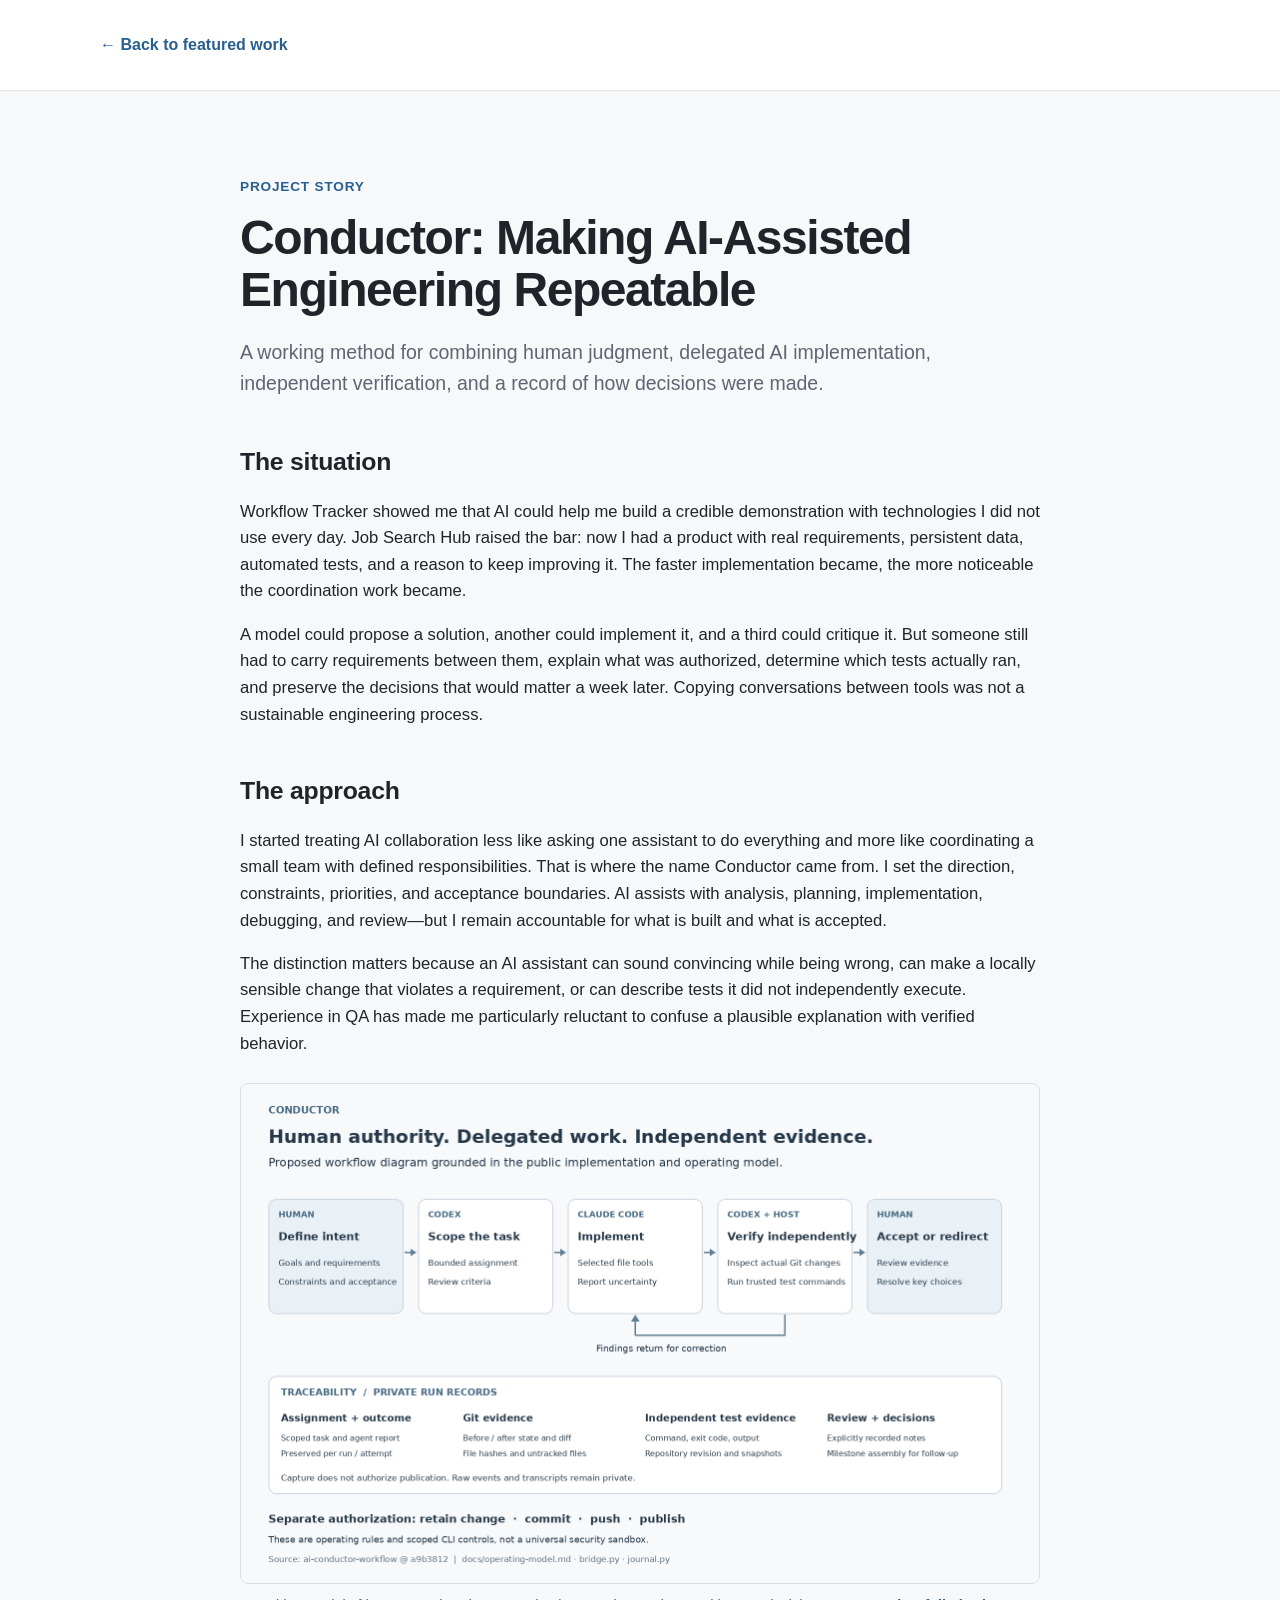
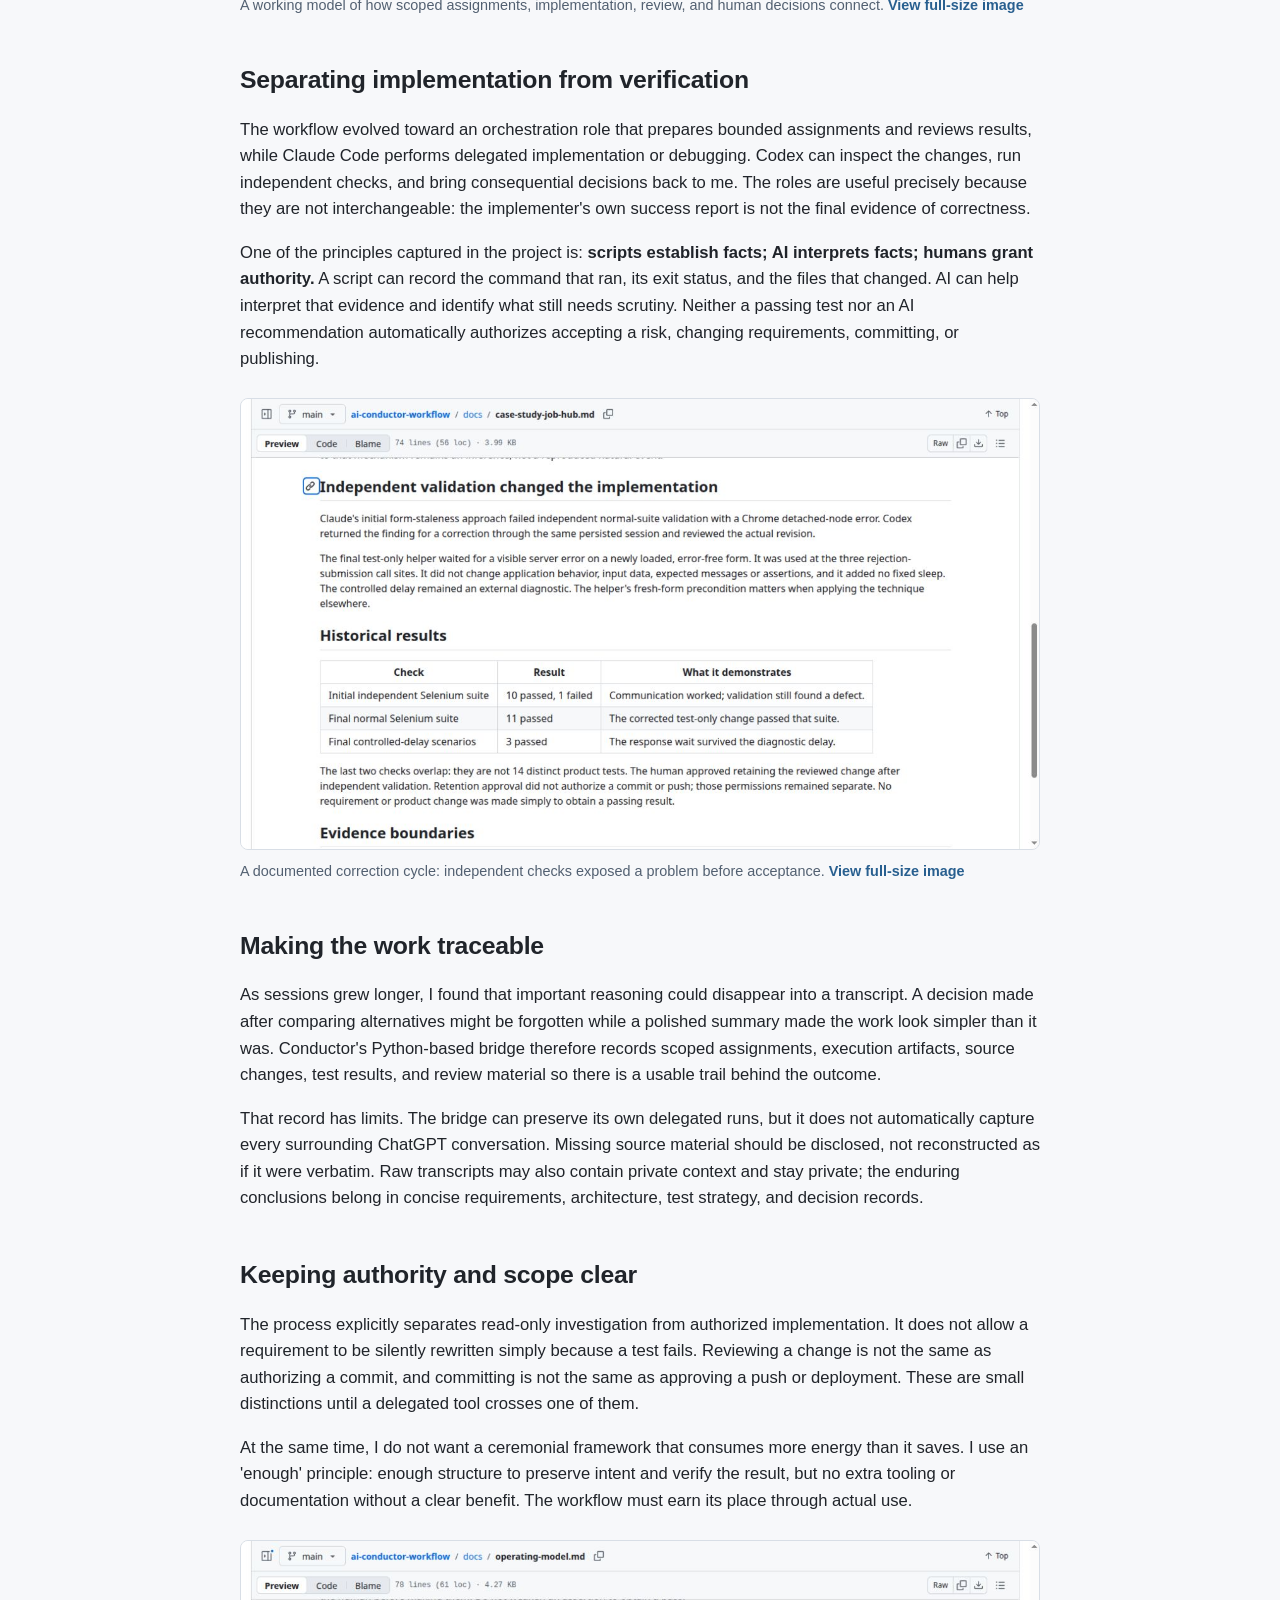
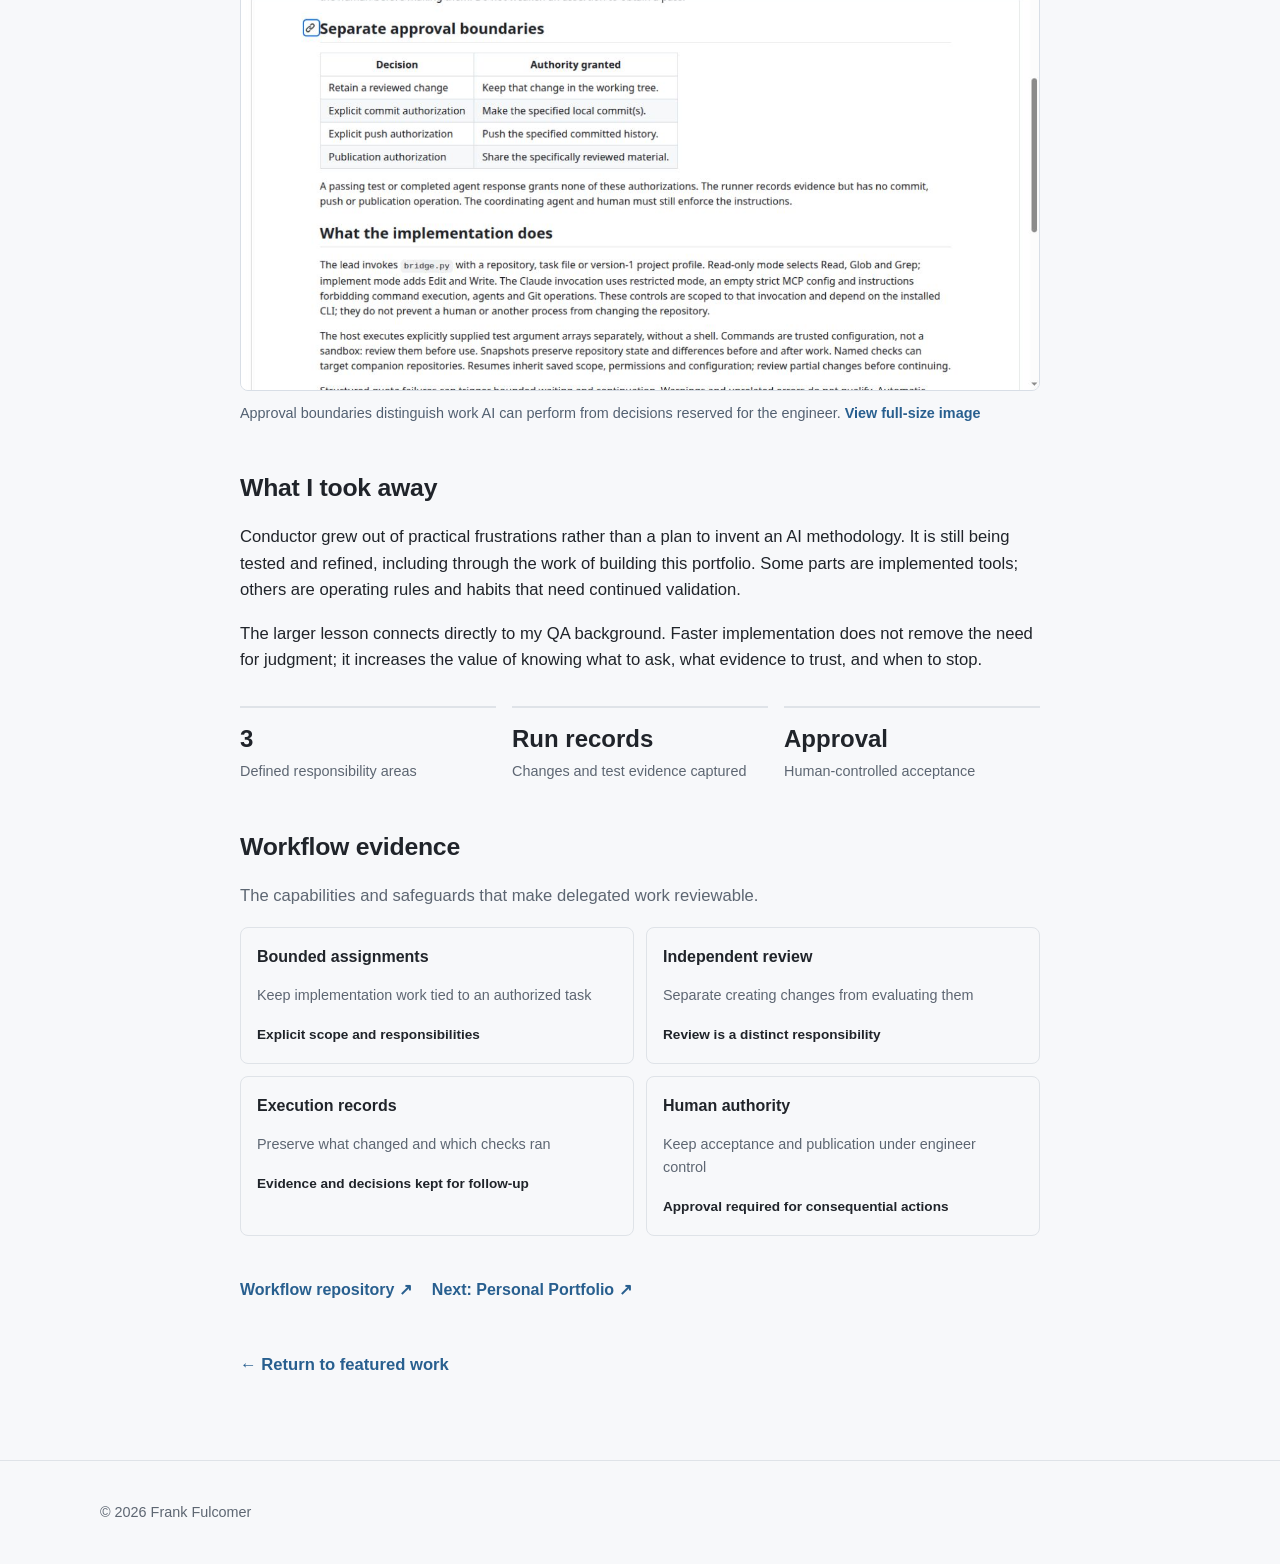
==== commit 4bcb1fa9: "Show Conductor workflow and verification evidence" ====
--- a/conductor.html
+++ b/conductor.html
@@ -1,8 +1,8 @@
 <!DOCTYPE html>
 <html lang="en"><head><meta charset="UTF-8"><meta name="viewport" content="width=device-width, initial-scale=1"><title>Conductor: Making AI-Assisted Engineering Repeatable | Frank Fulcomer</title><meta name="description" content="A working method for combining human judgment, delegated AI implementation, independent verification, and a record of how decisions were made."><link rel="canonical" href="https://frankfulcomer.me/conductor.html"><link rel="icon" href="favicon.png" type="image/png"><link rel="stylesheet" href="styles.css"><style>.story{max-width:800px;margin:auto}.story h1{font-size:clamp(2rem,4vw,3rem)}.story h2{font-size:1.55rem;margin-top:2.7rem}.story p{font-size:1.04rem}.story .lede{font-size:1.22rem;color:var(--muted)}.story .eyebrow{color:var(--accent);font-weight:700;letter-spacing:.06em;text-transform:uppercase;font-size:.85rem}.story .links{display:flex;gap:1.25rem;flex-wrap:wrap;margin:2rem 0}.story .links a{min-height:44px;display:inline-flex;align-items:center}.story-facts{display:grid;grid-template-columns:repeat(3,minmax(0,1fr));gap:1rem;margin:2rem 0}.story-facts>div{border-top:2px solid var(--border);padding-top:.75rem}.story-facts strong{display:block;font-size:1.5rem}.story-facts span{color:var(--muted);font-size:.9rem}@media(max-width:600px){.story-facts{grid-template-columns:1fr}}
 .test-breakdown{margin:2rem 0}.test-breakdown-grid{display:grid;grid-template-columns:repeat(2,minmax(0,1fr));gap:.75rem}.test-breakdown-item{border:1px solid var(--border);padding:1rem;border-radius:8px}.test-breakdown-item h3{margin:0;font-size:1rem}.test-breakdown-item p{font-size:.9rem;color:var(--muted)}.test-evidence{font-size:.85rem;font-weight:600}.test-note{color:var(--muted)}@media(max-width:650px){.test-breakdown-grid{grid-template-columns:1fr}}</style></head><body><a class="skip-link" href="#main">Skip to main content</a><header class="hero" style="padding:2rem 0"><div class="container"><a href="/#work">← Back to featured work</a></div></header><main id="main" class="section"><div class="container"><div class="story"><p class="eyebrow">Project story</p><h1>Conductor: Making AI-Assisted Engineering Repeatable</h1><p class="lede">A working method for combining human judgment, delegated AI implementation, independent verification, and a record of how decisions were made.</p><section><h2>The situation</h2><p>Workflow Tracker showed me that AI could help me build a credible demonstration with technologies I did not use every day. Job Search Hub raised the bar: now I had a product with real requirements, persistent data, automated tests, and a reason to keep improving it. The faster implementation became, the more noticeable the coordination work became.</p><p>A model could propose a solution, another could implement it, and a third could critique it. But someone still had to carry requirements between them, explain what was authorized, determine which tests actually ran, and preserve the decisions that would matter a week later. Copying conversations between tools was not a sustainable engineering process.</p></section>
-<section><h2>The approach</h2><p>I started treating AI collaboration less like asking one assistant to do everything and more like coordinating a small team with defined responsibilities. That is where the name Conductor came from. I set the direction, constraints, priorities, and acceptance boundaries. AI assists with analysis, planning, implementation, debugging, and review—but I remain accountable for what is built and what is accepted.</p><p>The distinction matters because an AI assistant can sound convincing while being wrong, can make a locally sensible change that violates a requirement, or can describe tests it did not independently execute. Experience in QA has made me particularly reluctant to confuse a plausible explanation with verified behavior.</p></section>
-<section><h2>Separating implementation from verification</h2><p>The workflow evolved toward an orchestration role that prepares bounded assignments and reviews results, while Claude Code performs delegated implementation or debugging. Codex can inspect the changes, run independent checks, and bring consequential decisions back to me. The roles are useful precisely because they are not interchangeable: the implementer's own success report is not the final evidence of correctness.</p><p>One of the principles captured in the project is: <strong>scripts establish facts; AI interprets facts; humans grant authority.</strong> A script can record the command that ran, its exit status, and the files that changed. AI can help interpret that evidence and identify what still needs scrutiny. Neither a passing test nor an AI recommendation automatically authorizes accepting a risk, changing requirements, committing, or publishing.</p></section>
+<section><h2>The approach</h2><p>I started treating AI collaboration less like asking one assistant to do everything and more like coordinating a small team with defined responsibilities. That is where the name Conductor came from. I set the direction, constraints, priorities, and acceptance boundaries. AI assists with analysis, planning, implementation, debugging, and review—but I remain accountable for what is built and what is accepted.</p><p>The distinction matters because an AI assistant can sound convincing while being wrong, can make a locally sensible change that violates a requirement, or can describe tests it did not independently execute. Experience in QA has made me particularly reluctant to confuse a plausible explanation with verified behavior.</p></section><figure class="conductor-evidence" style="margin:1.6rem 0 2.4rem"><a href="conductor-workflow.png" target="_blank" rel="noopener noreferrer"><img src="conductor-workflow.png" alt="Conductor workflow diagram showing bounded delegation, independent review, traceability, and human decision points." loading="lazy" style="display:block;width:100%;height:auto;border:1px solid #d8dee6;border-radius:8px"></a><figcaption style="font-size:.9rem;color:#526071;margin-top:.65rem">A working model of how scoped assignments, implementation, review, and human decisions connect. <a href="conductor-workflow.png" target="_blank" rel="noopener noreferrer">View full-size image</a></figcaption></figure>
+<section><h2>Separating implementation from verification</h2><p>The workflow evolved toward an orchestration role that prepares bounded assignments and reviews results, while Claude Code performs delegated implementation or debugging. Codex can inspect the changes, run independent checks, and bring consequential decisions back to me. The roles are useful precisely because they are not interchangeable: the implementer's own success report is not the final evidence of correctness.</p><p>One of the principles captured in the project is: <strong>scripts establish facts; AI interprets facts; humans grant authority.</strong> A script can record the command that ran, its exit status, and the files that changed. AI can help interpret that evidence and identify what still needs scrutiny. Neither a passing test nor an AI recommendation automatically authorizes accepting a risk, changing requirements, committing, or publishing.</p></section><figure class="conductor-evidence" style="margin:1.6rem 0 2.4rem"><a href="conductor-verification.png" target="_blank" rel="noopener noreferrer"><img src="conductor-verification.png" alt="Conductor verification case study showing a failed intermediate correction and independent review evidence." loading="lazy" style="display:block;width:100%;height:auto;border:1px solid #d8dee6;border-radius:8px"></a><figcaption style="font-size:.9rem;color:#526071;margin-top:.65rem">A documented correction cycle: independent checks exposed a problem before acceptance. <a href="conductor-verification.png" target="_blank" rel="noopener noreferrer">View full-size image</a></figcaption></figure>
 <section><h2>Making the work traceable</h2><p>As sessions grew longer, I found that important reasoning could disappear into a transcript. A decision made after comparing alternatives might be forgotten while a polished summary made the work look simpler than it was. Conductor's Python-based bridge therefore records scoped assignments, execution artifacts, source changes, test results, and review material so there is a usable trail behind the outcome.</p><p>That record has limits. The bridge can preserve its own delegated runs, but it does not automatically capture every surrounding ChatGPT conversation. Missing source material should be disclosed, not reconstructed as if it were verbatim. Raw transcripts may also contain private context and stay private; the enduring conclusions belong in concise requirements, architecture, test strategy, and decision records.</p></section>
-<section><h2>Keeping authority and scope clear</h2><p>The process explicitly separates read-only investigation from authorized implementation. It does not allow a requirement to be silently rewritten simply because a test fails. Reviewing a change is not the same as authorizing a commit, and committing is not the same as approving a push or deployment. These are small distinctions until a delegated tool crosses one of them.</p><p>At the same time, I do not want a ceremonial framework that consumes more energy than it saves. I use an 'enough' principle: enough structure to preserve intent and verify the result, but no extra tooling or documentation without a clear benefit. The workflow must earn its place through actual use.</p></section>
+<section><h2>Keeping authority and scope clear</h2><p>The process explicitly separates read-only investigation from authorized implementation. It does not allow a requirement to be silently rewritten simply because a test fails. Reviewing a change is not the same as authorizing a commit, and committing is not the same as approving a push or deployment. These are small distinctions until a delegated tool crosses one of them.</p><p>At the same time, I do not want a ceremonial framework that consumes more energy than it saves. I use an 'enough' principle: enough structure to preserve intent and verify the result, but no extra tooling or documentation without a clear benefit. The workflow must earn its place through actual use.</p></section><figure class="conductor-evidence" style="margin:1.6rem 0 2.4rem"><a href="conductor-approval-boundaries.png" target="_blank" rel="noopener noreferrer"><img src="conductor-approval-boundaries.png" alt="Conductor approval matrix distinguishing delegated work from human-controlled acceptance, commits, and publishing." loading="lazy" style="display:block;width:100%;height:auto;border:1px solid #d8dee6;border-radius:8px"></a><figcaption style="font-size:.9rem;color:#526071;margin-top:.65rem">Approval boundaries distinguish work AI can perform from decisions reserved for the engineer. <a href="conductor-approval-boundaries.png" target="_blank" rel="noopener noreferrer">View full-size image</a></figcaption></figure>
 <section><h2>What I took away</h2><p>Conductor grew out of practical frustrations rather than a plan to invent an AI methodology. It is still being tested and refined, including through the work of building this portfolio. Some parts are implemented tools; others are operating rules and habits that need continued validation.</p><p>The larger lesson connects directly to my QA background. Faster implementation does not remove the need for judgment; it increases the value of knowing what to ask, what evidence to trust, and when to stop.</p></section><div class="story-facts" aria-label="Project results"><div><strong>3</strong><span>Defined responsibility areas</span></div><div><strong>Run records</strong><span>Changes and test evidence captured</span></div><div><strong>Approval</strong><span>Human-controlled acceptance</span></div></div><section class="test-breakdown" aria-label="Workflow evidence"><h2>Workflow evidence</h2><p class="test-note">The capabilities and safeguards that make delegated work reviewable.</p><div class="test-breakdown-grid"><div class="test-breakdown-item"><h3>Bounded assignments</h3><p>Keep implementation work tied to an authorized task</p><span class="test-evidence">Explicit scope and responsibilities</span></div><div class="test-breakdown-item"><h3>Independent review</h3><p>Separate creating changes from evaluating them</p><span class="test-evidence">Review is a distinct responsibility</span></div><div class="test-breakdown-item"><h3>Execution records</h3><p>Preserve what changed and which checks ran</p><span class="test-evidence">Evidence and decisions kept for follow-up</span></div><div class="test-breakdown-item"><h3>Human authority</h3><p>Keep acceptance and publication under engineer control</p><span class="test-evidence">Approval required for consequential actions</span></div></div></section><nav class="links" aria-label="Project links"><a href="https://github.com/frankfulcomer/ai-conductor-workflow" target="_blank" rel="noopener noreferrer">Workflow repository ↗</a><a href="personal-portfolio.html">Next: Personal Portfolio ↗</a></nav><p class="back-to-top"><a href="/#work">← Return to featured work</a></p></div></div></main><footer><div class="container footer-inner"><p class="footer-note">© 2026 Frank Fulcomer</p></div></footer></body></html>
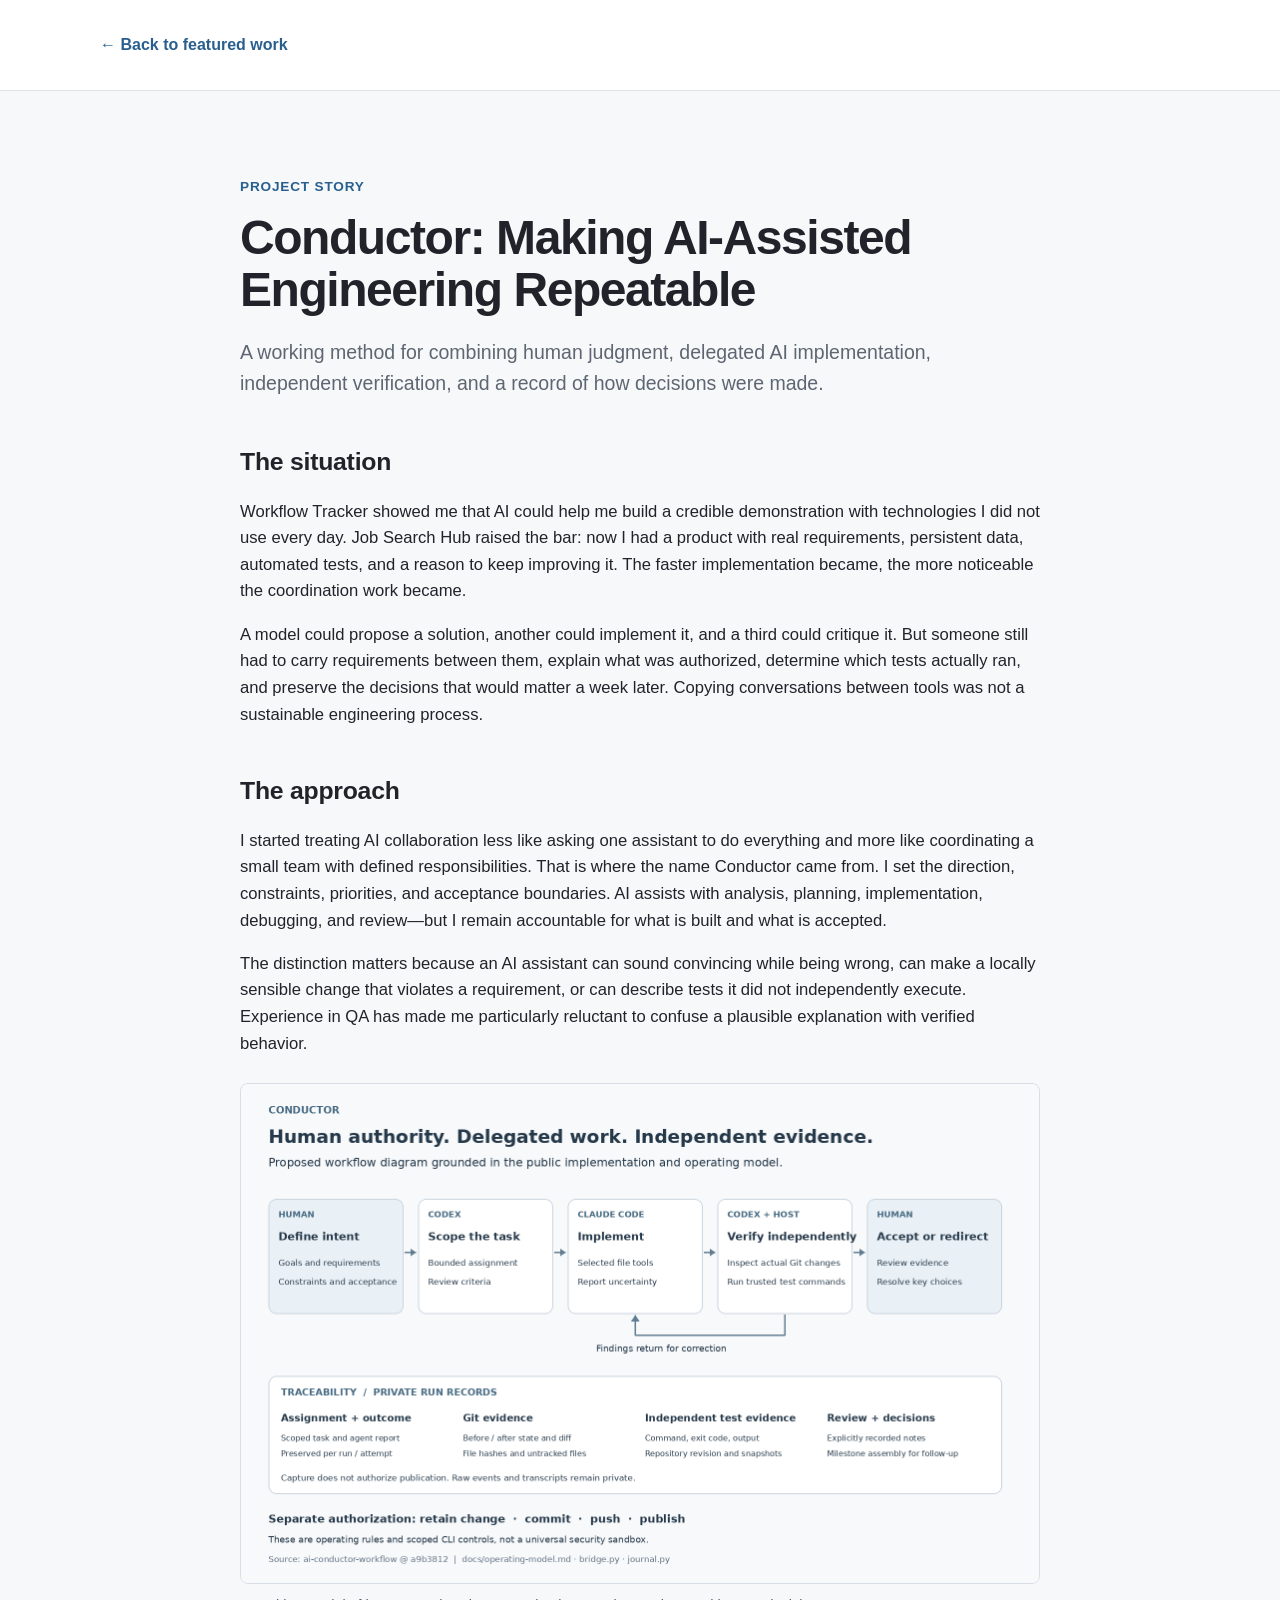
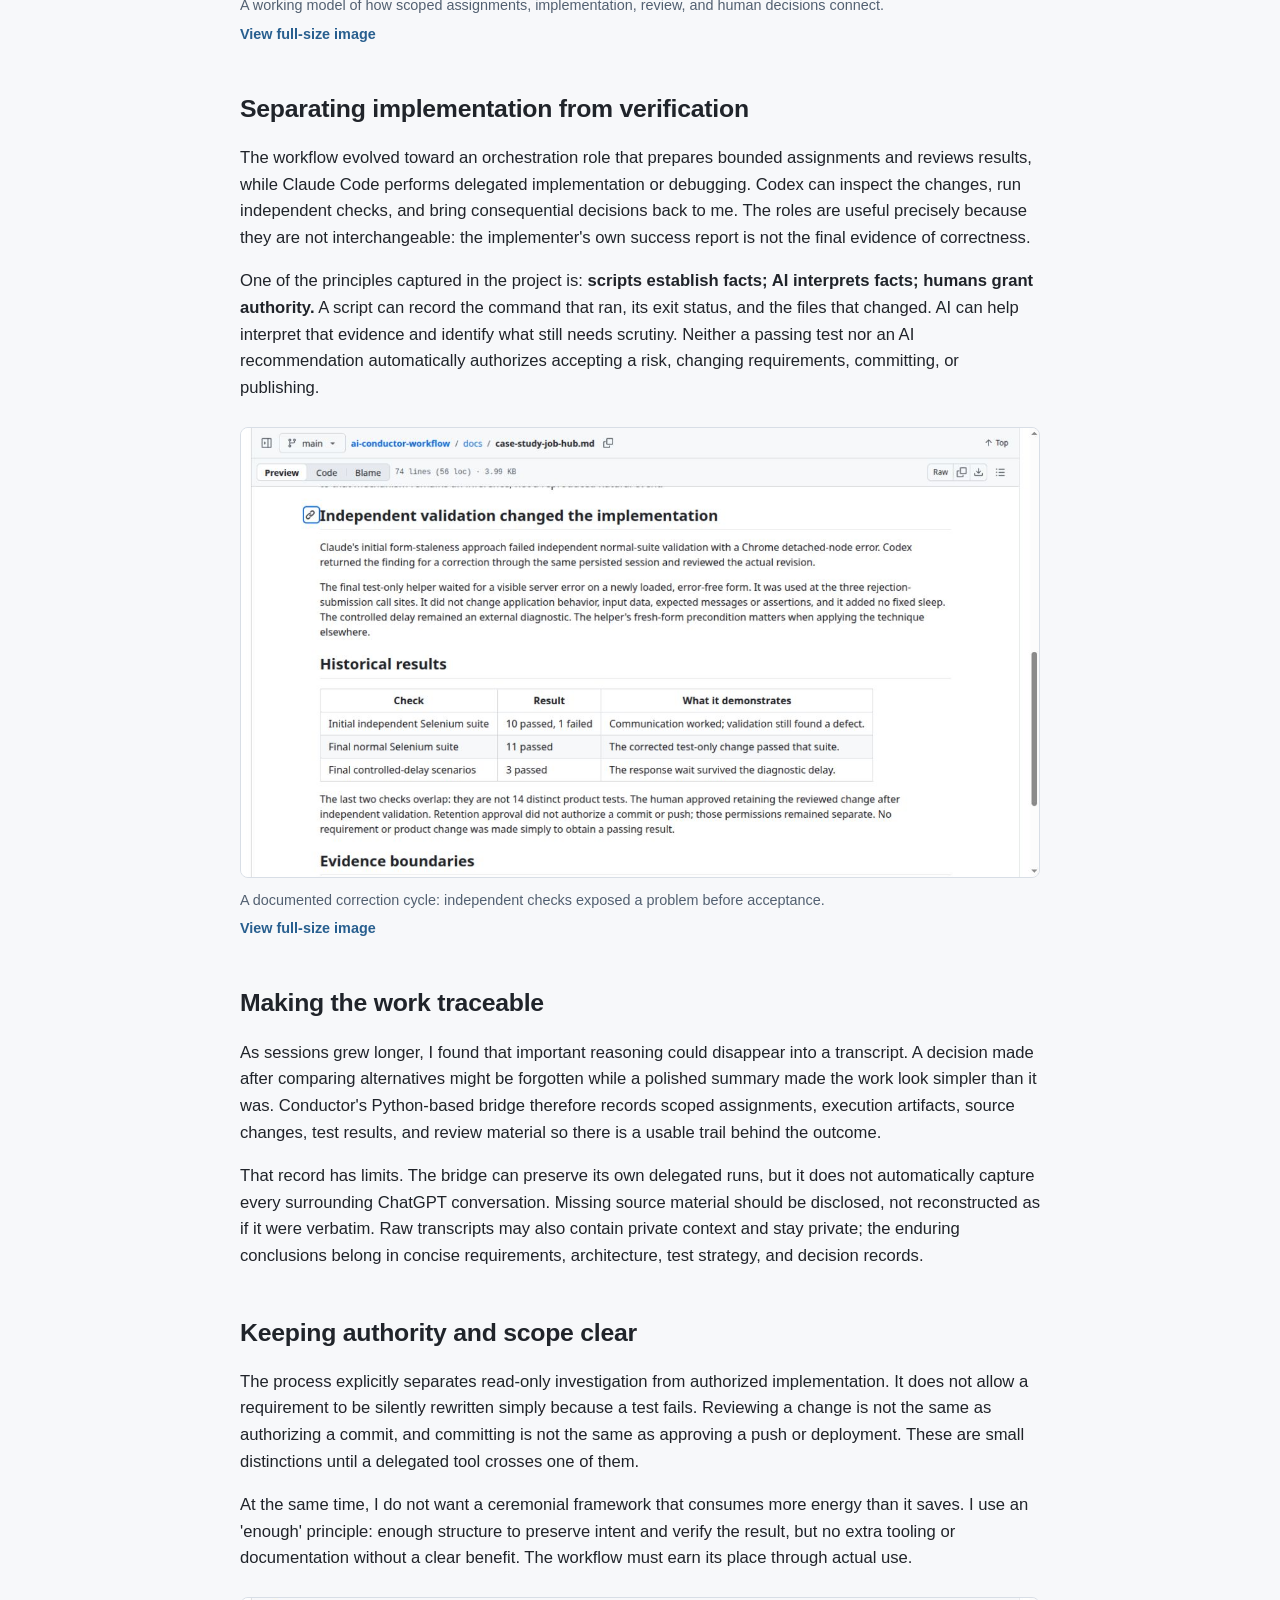
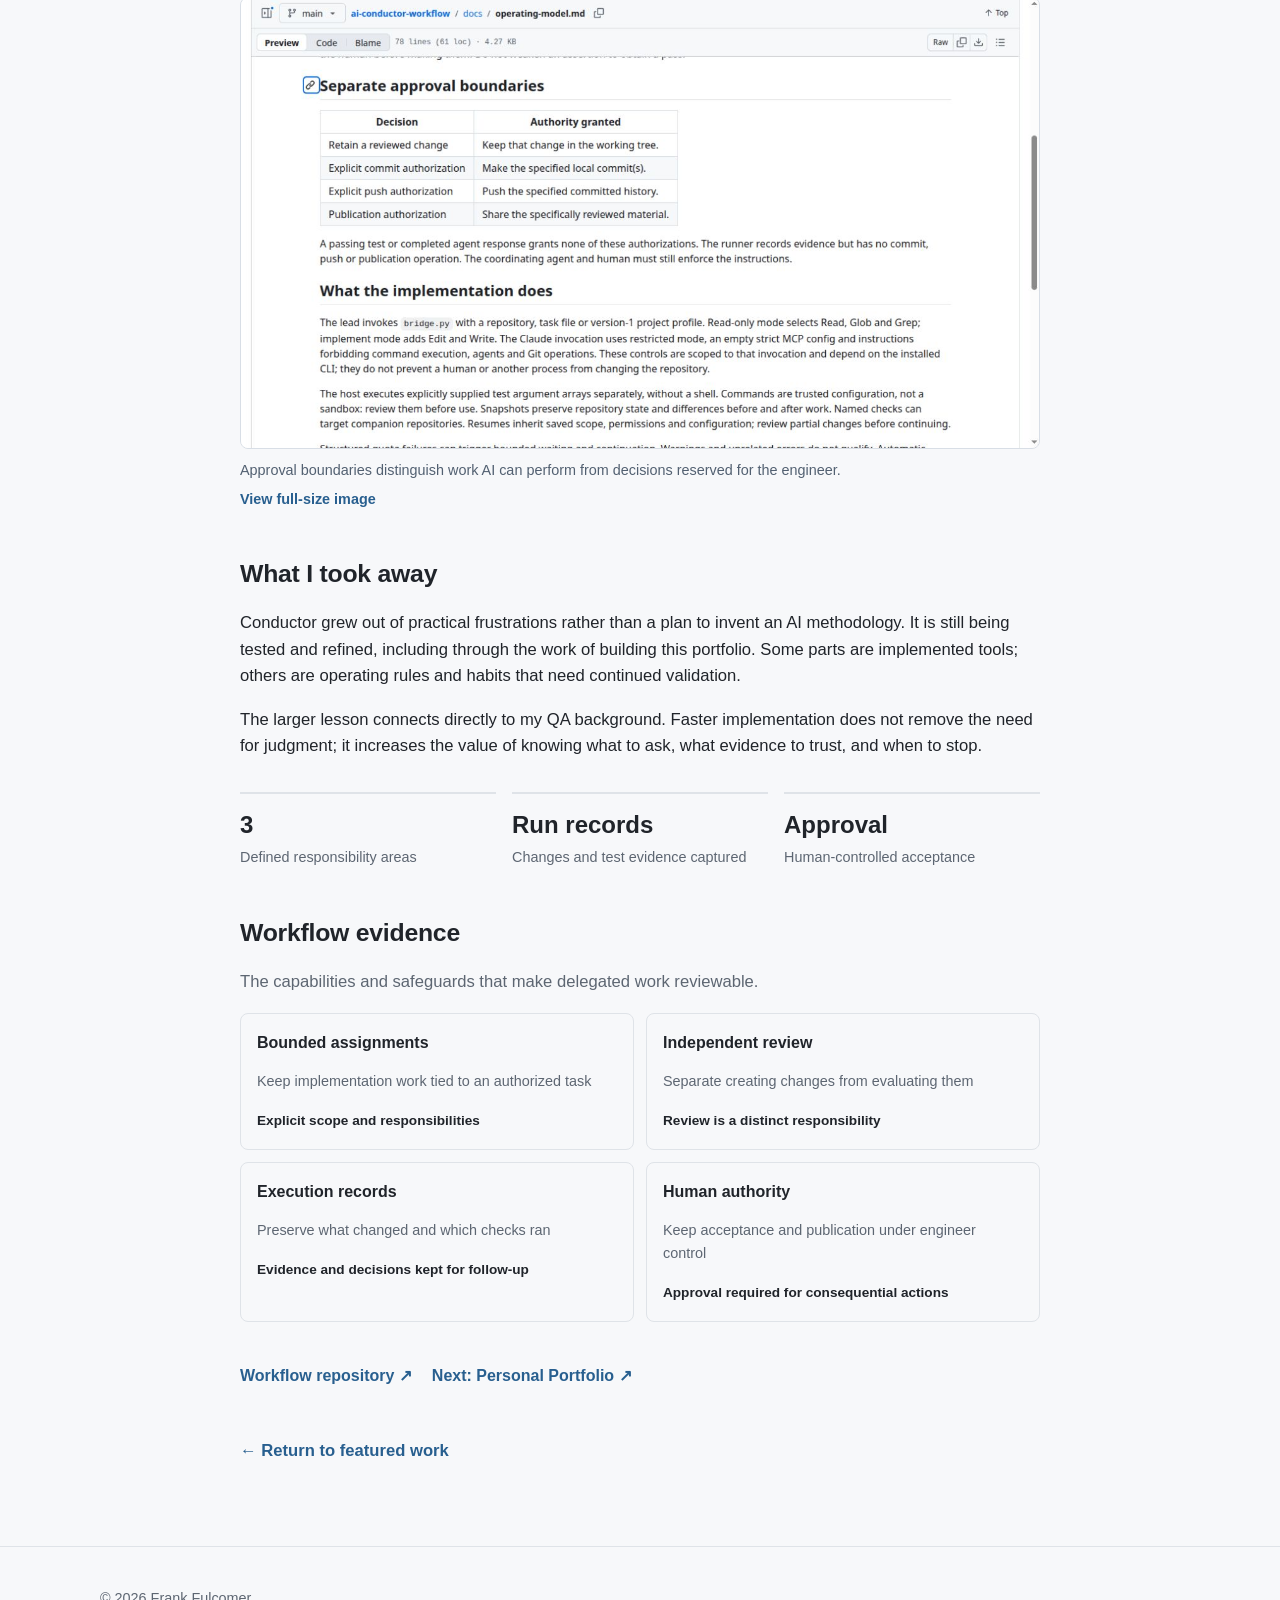
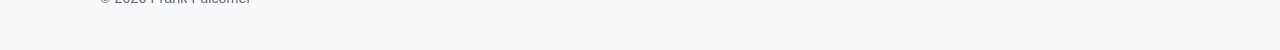
==== commit efc245db: "Standardize portfolio evidence links and record testing baseline" ====
--- a/conductor.html
+++ b/conductor.html
@@ -1,8 +1,8 @@
 <!DOCTYPE html>
 <html lang="en"><head><meta charset="UTF-8"><meta name="viewport" content="width=device-width, initial-scale=1"><title>Conductor: Making AI-Assisted Engineering Repeatable | Frank Fulcomer</title><meta name="description" content="A working method for combining human judgment, delegated AI implementation, independent verification, and a record of how decisions were made."><link rel="canonical" href="https://frankfulcomer.me/conductor.html"><link rel="icon" href="favicon.png" type="image/png"><link rel="stylesheet" href="styles.css"><style>.story{max-width:800px;margin:auto}.story h1{font-size:clamp(2rem,4vw,3rem)}.story h2{font-size:1.55rem;margin-top:2.7rem}.story p{font-size:1.04rem}.story .lede{font-size:1.22rem;color:var(--muted)}.story .eyebrow{color:var(--accent);font-weight:700;letter-spacing:.06em;text-transform:uppercase;font-size:.85rem}.story .links{display:flex;gap:1.25rem;flex-wrap:wrap;margin:2rem 0}.story .links a{min-height:44px;display:inline-flex;align-items:center}.story-facts{display:grid;grid-template-columns:repeat(3,minmax(0,1fr));gap:1rem;margin:2rem 0}.story-facts>div{border-top:2px solid var(--border);padding-top:.75rem}.story-facts strong{display:block;font-size:1.5rem}.story-facts span{color:var(--muted);font-size:.9rem}@media(max-width:600px){.story-facts{grid-template-columns:1fr}}
 .test-breakdown{margin:2rem 0}.test-breakdown-grid{display:grid;grid-template-columns:repeat(2,minmax(0,1fr));gap:.75rem}.test-breakdown-item{border:1px solid var(--border);padding:1rem;border-radius:8px}.test-breakdown-item h3{margin:0;font-size:1rem}.test-breakdown-item p{font-size:.9rem;color:var(--muted)}.test-evidence{font-size:.85rem;font-weight:600}.test-note{color:var(--muted)}@media(max-width:650px){.test-breakdown-grid{grid-template-columns:1fr}}</style></head><body><a class="skip-link" href="#main">Skip to main content</a><header class="hero" style="padding:2rem 0"><div class="container"><a href="/#work">← Back to featured work</a></div></header><main id="main" class="section"><div class="container"><div class="story"><p class="eyebrow">Project story</p><h1>Conductor: Making AI-Assisted Engineering Repeatable</h1><p class="lede">A working method for combining human judgment, delegated AI implementation, independent verification, and a record of how decisions were made.</p><section><h2>The situation</h2><p>Workflow Tracker showed me that AI could help me build a credible demonstration with technologies I did not use every day. Job Search Hub raised the bar: now I had a product with real requirements, persistent data, automated tests, and a reason to keep improving it. The faster implementation became, the more noticeable the coordination work became.</p><p>A model could propose a solution, another could implement it, and a third could critique it. But someone still had to carry requirements between them, explain what was authorized, determine which tests actually ran, and preserve the decisions that would matter a week later. Copying conversations between tools was not a sustainable engineering process.</p></section>
-<section><h2>The approach</h2><p>I started treating AI collaboration less like asking one assistant to do everything and more like coordinating a small team with defined responsibilities. That is where the name Conductor came from. I set the direction, constraints, priorities, and acceptance boundaries. AI assists with analysis, planning, implementation, debugging, and review—but I remain accountable for what is built and what is accepted.</p><p>The distinction matters because an AI assistant can sound convincing while being wrong, can make a locally sensible change that violates a requirement, or can describe tests it did not independently execute. Experience in QA has made me particularly reluctant to confuse a plausible explanation with verified behavior.</p></section><figure class="conductor-evidence" style="margin:1.6rem 0 2.4rem"><a href="conductor-workflow.png" target="_blank" rel="noopener noreferrer"><img src="conductor-workflow.png" alt="Conductor workflow diagram showing bounded delegation, independent review, traceability, and human decision points." loading="lazy" style="display:block;width:100%;height:auto;border:1px solid #d8dee6;border-radius:8px"></a><figcaption style="font-size:.9rem;color:#526071;margin-top:.65rem">A working model of how scoped assignments, implementation, review, and human decisions connect. <a href="conductor-workflow.png" target="_blank" rel="noopener noreferrer">View full-size image</a></figcaption></figure>
-<section><h2>Separating implementation from verification</h2><p>The workflow evolved toward an orchestration role that prepares bounded assignments and reviews results, while Claude Code performs delegated implementation or debugging. Codex can inspect the changes, run independent checks, and bring consequential decisions back to me. The roles are useful precisely because they are not interchangeable: the implementer's own success report is not the final evidence of correctness.</p><p>One of the principles captured in the project is: <strong>scripts establish facts; AI interprets facts; humans grant authority.</strong> A script can record the command that ran, its exit status, and the files that changed. AI can help interpret that evidence and identify what still needs scrutiny. Neither a passing test nor an AI recommendation automatically authorizes accepting a risk, changing requirements, committing, or publishing.</p></section><figure class="conductor-evidence" style="margin:1.6rem 0 2.4rem"><a href="conductor-verification.png" target="_blank" rel="noopener noreferrer"><img src="conductor-verification.png" alt="Conductor verification case study showing a failed intermediate correction and independent review evidence." loading="lazy" style="display:block;width:100%;height:auto;border:1px solid #d8dee6;border-radius:8px"></a><figcaption style="font-size:.9rem;color:#526071;margin-top:.65rem">A documented correction cycle: independent checks exposed a problem before acceptance. <a href="conductor-verification.png" target="_blank" rel="noopener noreferrer">View full-size image</a></figcaption></figure>
+<section><h2>The approach</h2><p>I started treating AI collaboration less like asking one assistant to do everything and more like coordinating a small team with defined responsibilities. That is where the name Conductor came from. I set the direction, constraints, priorities, and acceptance boundaries. AI assists with analysis, planning, implementation, debugging, and review—but I remain accountable for what is built and what is accepted.</p><p>The distinction matters because an AI assistant can sound convincing while being wrong, can make a locally sensible change that violates a requirement, or can describe tests it did not independently execute. Experience in QA has made me particularly reluctant to confuse a plausible explanation with verified behavior.</p></section><figure class="conductor-evidence" style="margin:1.6rem 0 2.4rem"><a href="conductor-workflow.png" target="_blank" rel="noopener noreferrer"><img src="conductor-workflow.png" alt="Conductor workflow diagram showing bounded delegation, independent review, traceability, and human decision points." loading="lazy" style="display:block;width:100%;height:auto;border:1px solid #d8dee6;border-radius:8px"></a><figcaption style="font-size:.9rem;color:#526071;margin-top:.65rem">A working model of how scoped assignments, implementation, review, and human decisions connect. <span class="project-visual-source"><a href="conductor-workflow.png" target="_blank" rel="noopener noreferrer">View full-size image</a></span></figcaption></figure>
+<section><h2>Separating implementation from verification</h2><p>The workflow evolved toward an orchestration role that prepares bounded assignments and reviews results, while Claude Code performs delegated implementation or debugging. Codex can inspect the changes, run independent checks, and bring consequential decisions back to me. The roles are useful precisely because they are not interchangeable: the implementer's own success report is not the final evidence of correctness.</p><p>One of the principles captured in the project is: <strong>scripts establish facts; AI interprets facts; humans grant authority.</strong> A script can record the command that ran, its exit status, and the files that changed. AI can help interpret that evidence and identify what still needs scrutiny. Neither a passing test nor an AI recommendation automatically authorizes accepting a risk, changing requirements, committing, or publishing.</p></section><figure class="conductor-evidence" style="margin:1.6rem 0 2.4rem"><a href="conductor-verification.png" target="_blank" rel="noopener noreferrer"><img src="conductor-verification.png" alt="Conductor verification case study showing a failed intermediate correction and independent review evidence." loading="lazy" style="display:block;width:100%;height:auto;border:1px solid #d8dee6;border-radius:8px"></a><figcaption style="font-size:.9rem;color:#526071;margin-top:.65rem">A documented correction cycle: independent checks exposed a problem before acceptance. <span class="project-visual-source"><a href="conductor-verification.png" target="_blank" rel="noopener noreferrer">View full-size image</a></span></figcaption></figure>
 <section><h2>Making the work traceable</h2><p>As sessions grew longer, I found that important reasoning could disappear into a transcript. A decision made after comparing alternatives might be forgotten while a polished summary made the work look simpler than it was. Conductor's Python-based bridge therefore records scoped assignments, execution artifacts, source changes, test results, and review material so there is a usable trail behind the outcome.</p><p>That record has limits. The bridge can preserve its own delegated runs, but it does not automatically capture every surrounding ChatGPT conversation. Missing source material should be disclosed, not reconstructed as if it were verbatim. Raw transcripts may also contain private context and stay private; the enduring conclusions belong in concise requirements, architecture, test strategy, and decision records.</p></section>
-<section><h2>Keeping authority and scope clear</h2><p>The process explicitly separates read-only investigation from authorized implementation. It does not allow a requirement to be silently rewritten simply because a test fails. Reviewing a change is not the same as authorizing a commit, and committing is not the same as approving a push or deployment. These are small distinctions until a delegated tool crosses one of them.</p><p>At the same time, I do not want a ceremonial framework that consumes more energy than it saves. I use an 'enough' principle: enough structure to preserve intent and verify the result, but no extra tooling or documentation without a clear benefit. The workflow must earn its place through actual use.</p></section><figure class="conductor-evidence" style="margin:1.6rem 0 2.4rem"><a href="conductor-approval-boundaries.png" target="_blank" rel="noopener noreferrer"><img src="conductor-approval-boundaries.png" alt="Conductor approval matrix distinguishing delegated work from human-controlled acceptance, commits, and publishing." loading="lazy" style="display:block;width:100%;height:auto;border:1px solid #d8dee6;border-radius:8px"></a><figcaption style="font-size:.9rem;color:#526071;margin-top:.65rem">Approval boundaries distinguish work AI can perform from decisions reserved for the engineer. <a href="conductor-approval-boundaries.png" target="_blank" rel="noopener noreferrer">View full-size image</a></figcaption></figure>
+<section><h2>Keeping authority and scope clear</h2><p>The process explicitly separates read-only investigation from authorized implementation. It does not allow a requirement to be silently rewritten simply because a test fails. Reviewing a change is not the same as authorizing a commit, and committing is not the same as approving a push or deployment. These are small distinctions until a delegated tool crosses one of them.</p><p>At the same time, I do not want a ceremonial framework that consumes more energy than it saves. I use an 'enough' principle: enough structure to preserve intent and verify the result, but no extra tooling or documentation without a clear benefit. The workflow must earn its place through actual use.</p></section><figure class="conductor-evidence" style="margin:1.6rem 0 2.4rem"><a href="conductor-approval-boundaries.png" target="_blank" rel="noopener noreferrer"><img src="conductor-approval-boundaries.png" alt="Conductor approval matrix distinguishing delegated work from human-controlled acceptance, commits, and publishing." loading="lazy" style="display:block;width:100%;height:auto;border:1px solid #d8dee6;border-radius:8px"></a><figcaption style="font-size:.9rem;color:#526071;margin-top:.65rem">Approval boundaries distinguish work AI can perform from decisions reserved for the engineer. <span class="project-visual-source"><a href="conductor-approval-boundaries.png" target="_blank" rel="noopener noreferrer">View full-size image</a></span></figcaption></figure>
 <section><h2>What I took away</h2><p>Conductor grew out of practical frustrations rather than a plan to invent an AI methodology. It is still being tested and refined, including through the work of building this portfolio. Some parts are implemented tools; others are operating rules and habits that need continued validation.</p><p>The larger lesson connects directly to my QA background. Faster implementation does not remove the need for judgment; it increases the value of knowing what to ask, what evidence to trust, and when to stop.</p></section><div class="story-facts" aria-label="Project results"><div><strong>3</strong><span>Defined responsibility areas</span></div><div><strong>Run records</strong><span>Changes and test evidence captured</span></div><div><strong>Approval</strong><span>Human-controlled acceptance</span></div></div><section class="test-breakdown" aria-label="Workflow evidence"><h2>Workflow evidence</h2><p class="test-note">The capabilities and safeguards that make delegated work reviewable.</p><div class="test-breakdown-grid"><div class="test-breakdown-item"><h3>Bounded assignments</h3><p>Keep implementation work tied to an authorized task</p><span class="test-evidence">Explicit scope and responsibilities</span></div><div class="test-breakdown-item"><h3>Independent review</h3><p>Separate creating changes from evaluating them</p><span class="test-evidence">Review is a distinct responsibility</span></div><div class="test-breakdown-item"><h3>Execution records</h3><p>Preserve what changed and which checks ran</p><span class="test-evidence">Evidence and decisions kept for follow-up</span></div><div class="test-breakdown-item"><h3>Human authority</h3><p>Keep acceptance and publication under engineer control</p><span class="test-evidence">Approval required for consequential actions</span></div></div></section><nav class="links" aria-label="Project links"><a href="https://github.com/frankfulcomer/ai-conductor-workflow" target="_blank" rel="noopener noreferrer">Workflow repository ↗</a><a href="personal-portfolio.html">Next: Personal Portfolio ↗</a></nav><p class="back-to-top"><a href="/#work">← Return to featured work</a></p></div></div></main><footer><div class="container footer-inner"><p class="footer-note">© 2026 Frank Fulcomer</p></div></footer></body></html>
--- a/styles.css
+++ b/styles.css
@@ -516,3 +516,7 @@
     .project-card summary { padding: 1.25rem; }
     .project-story { padding: 0.25rem 1.25rem 1.25rem; }
 }
+
+/* Consistent evidence-caption navigation across project stories. */
+.project-visual-source { display: block; margin-top: .35rem; }
+.project-visual figcaption .project-visual-source a { display: inline; border: 0; border-radius: 0; background: none; overflow: visible; text-decoration: underline; text-underline-offset: 2px; }
